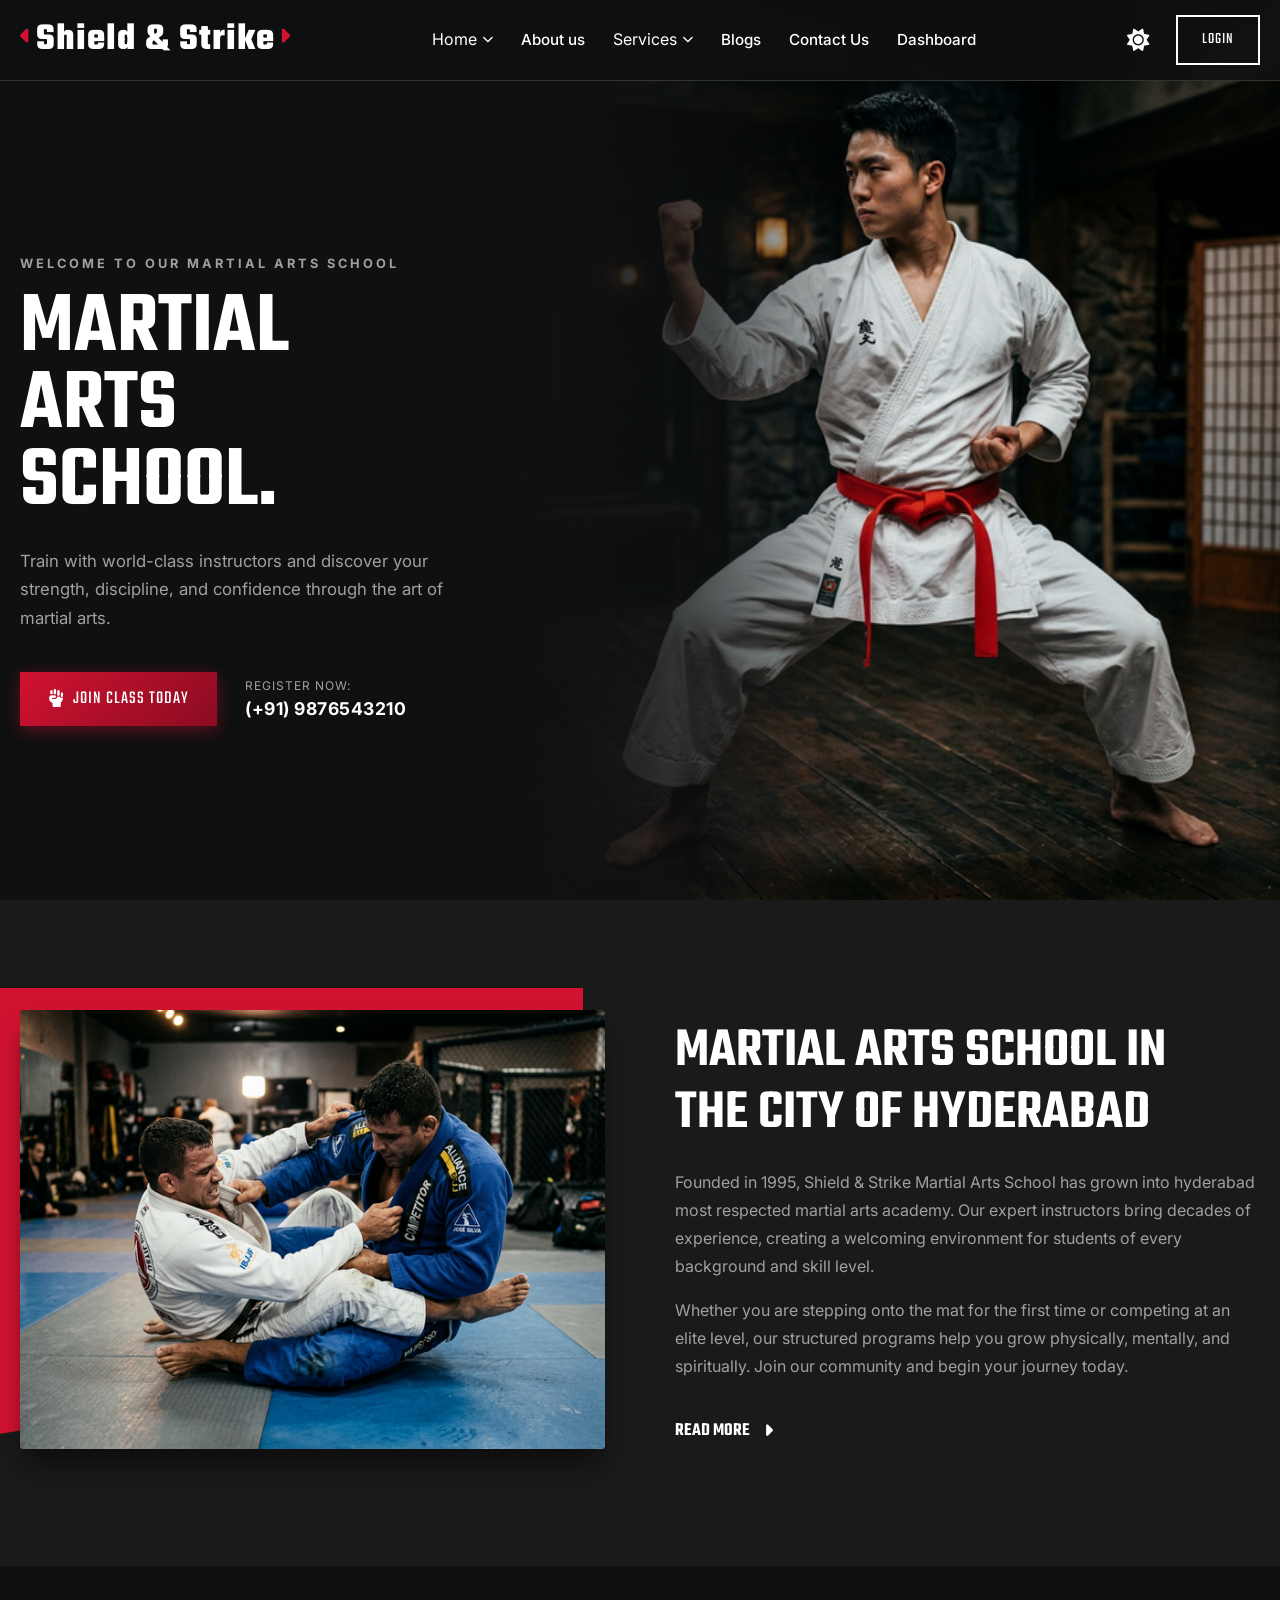
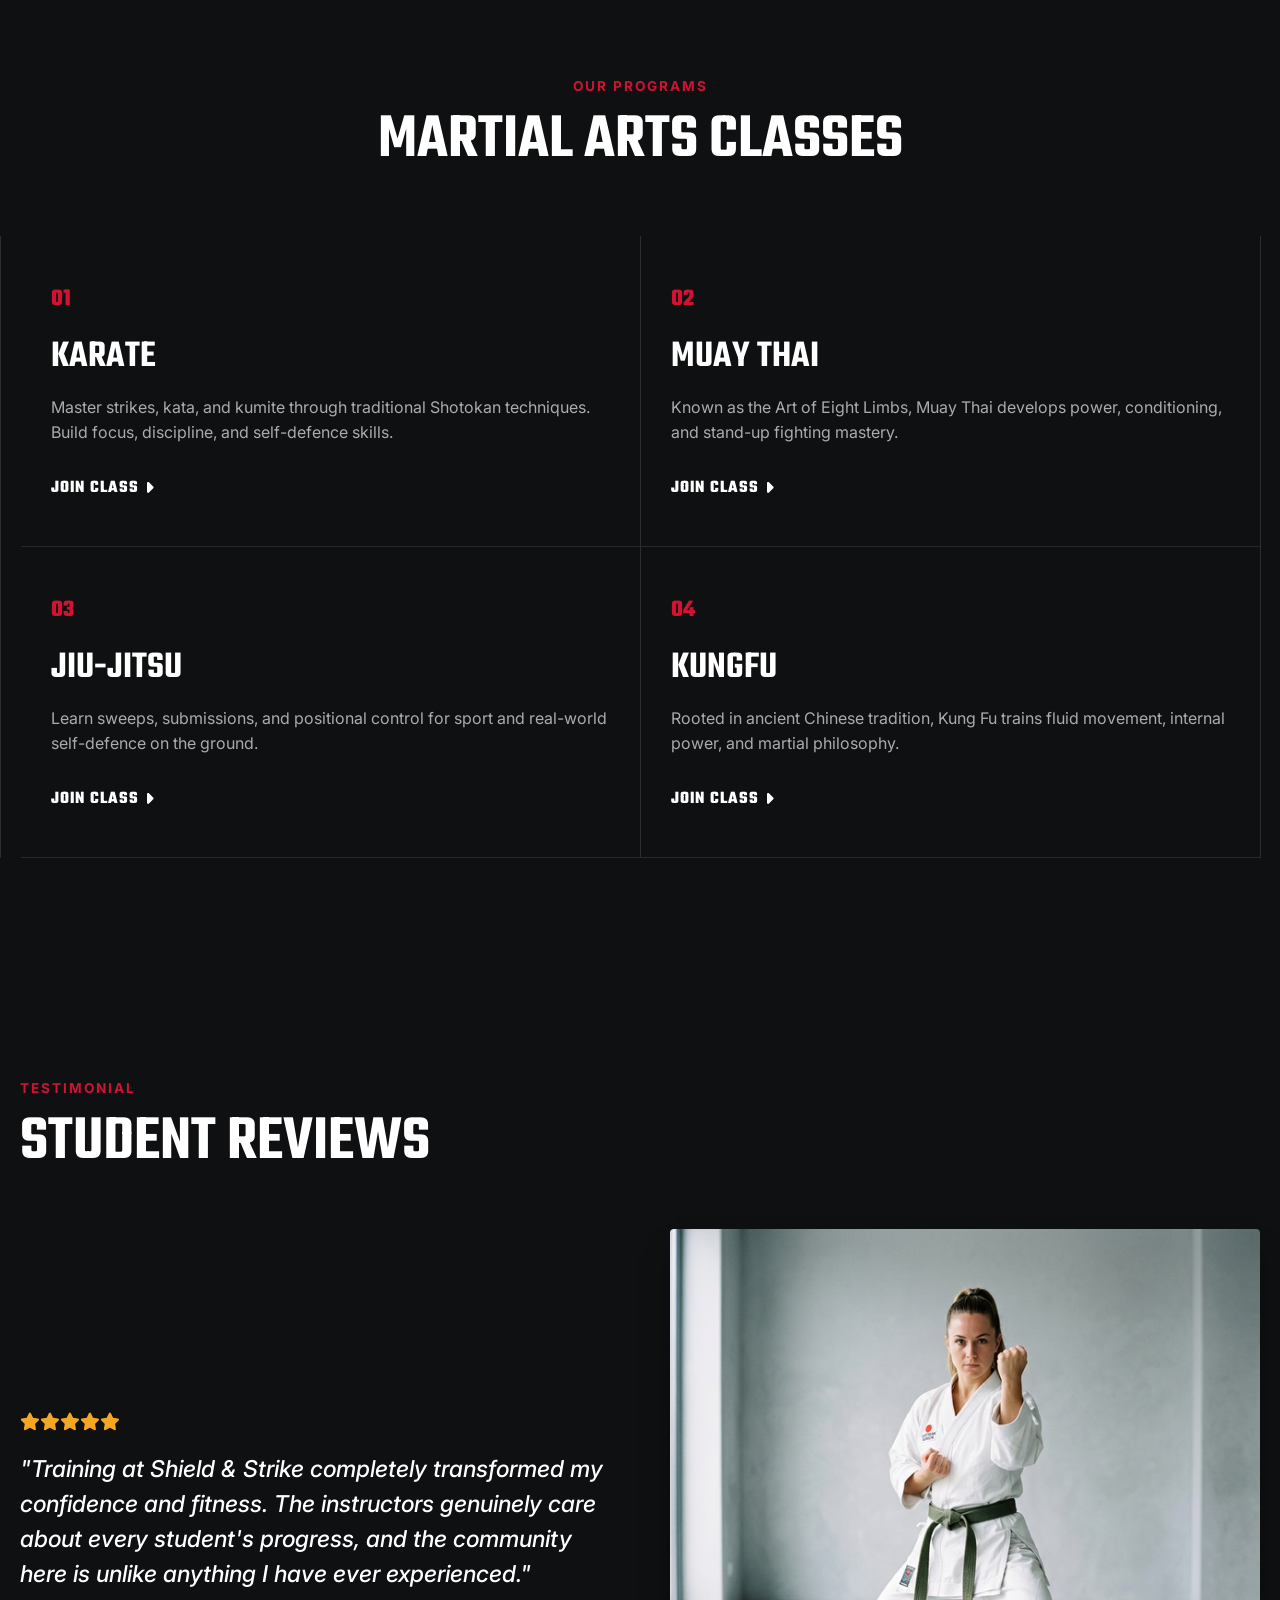
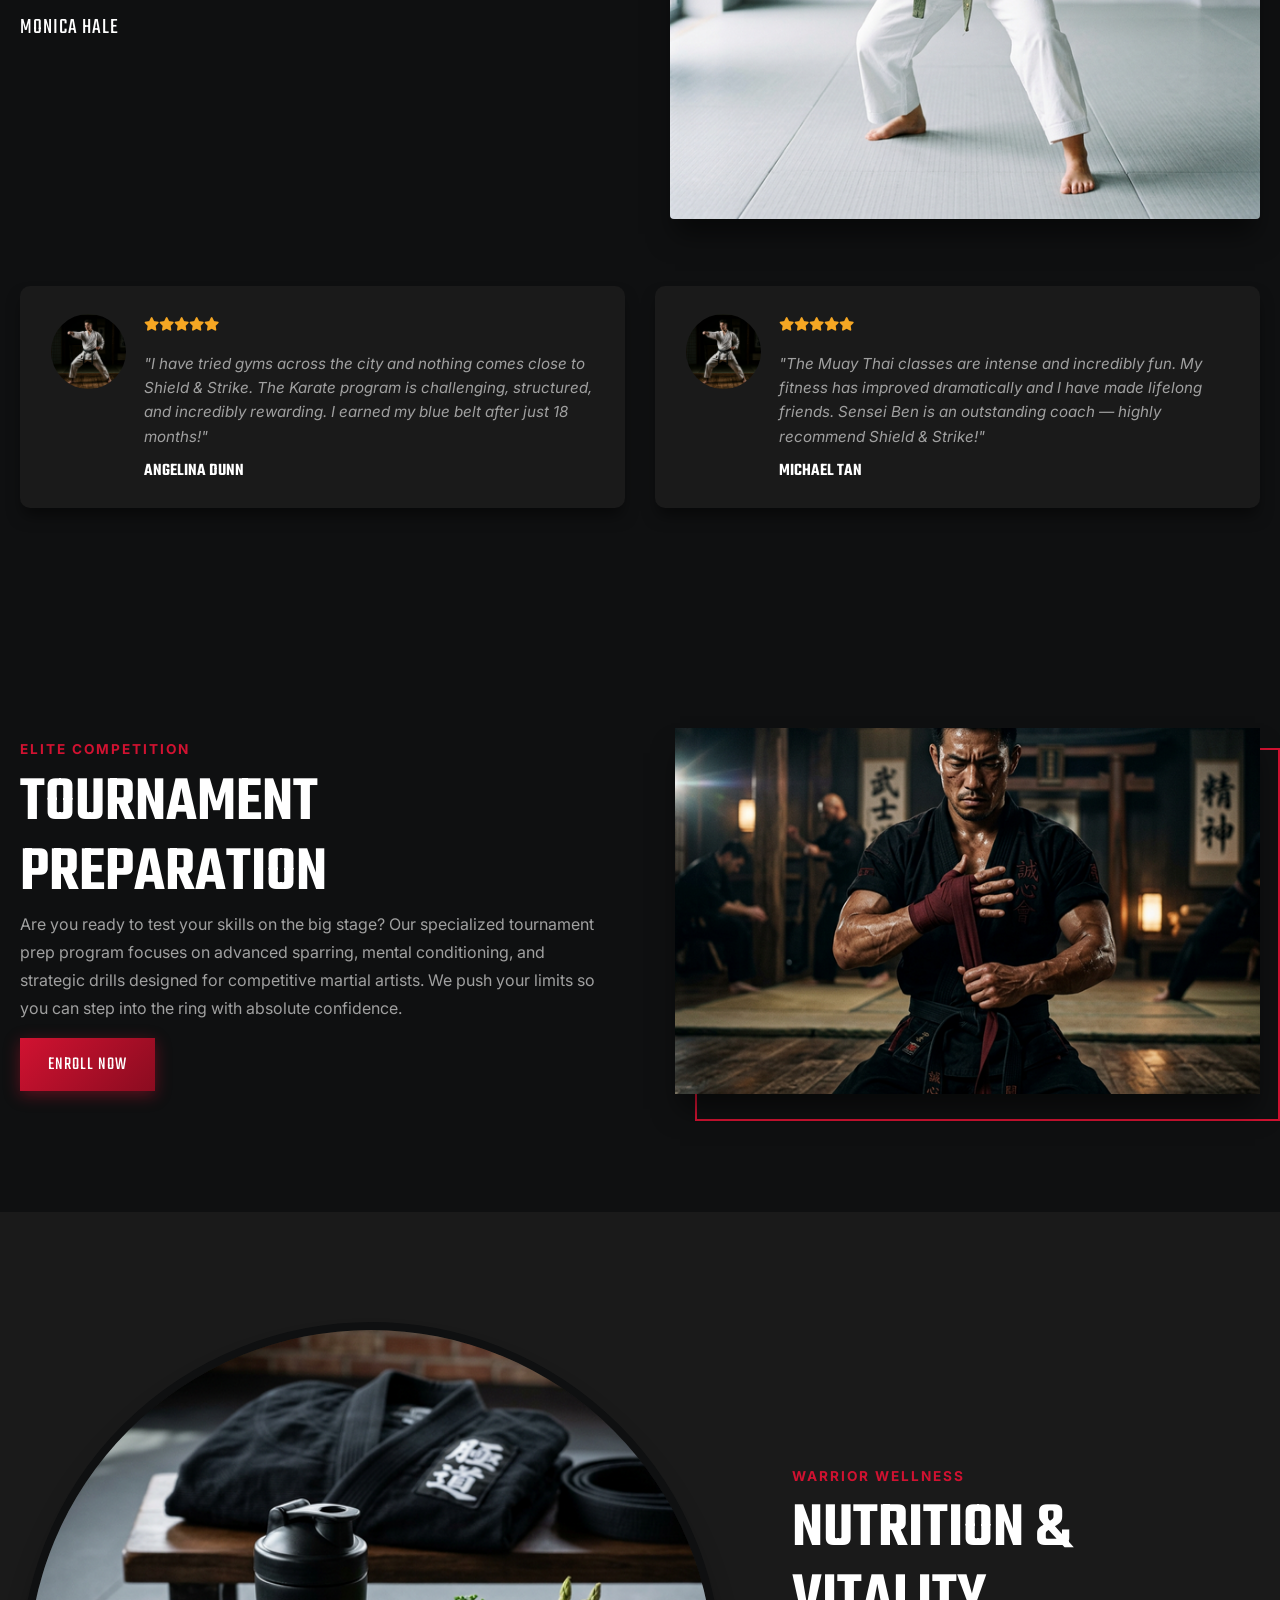
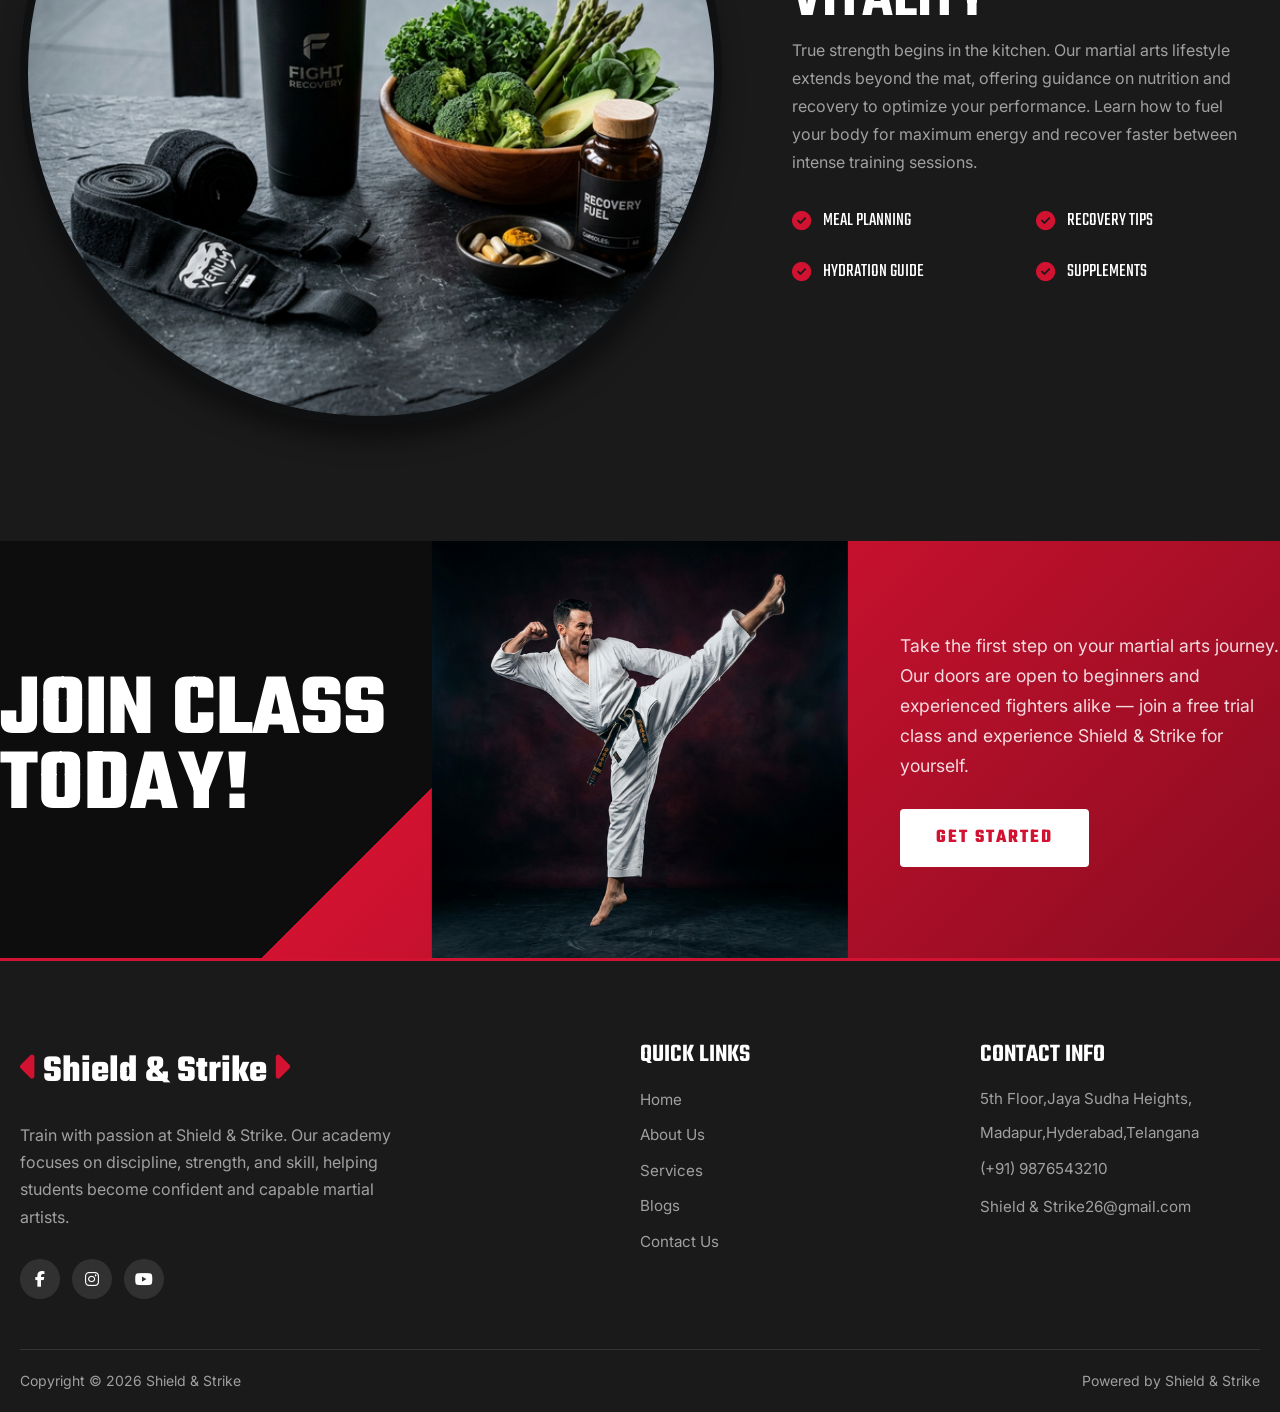
==== index.html @ 2423b000 "Add files via upload" ====
<!DOCTYPE html>
<html lang="en" data-theme="dark">
<head>
    <title>Shield & Strike</title>
    <link rel="preconnect" href="https://fonts.googleapis.com">
    <link rel="preconnect" href="https://fonts.gstatic.com" crossorigin>
    <link href="https://fonts.googleapis.com/css2?family=Teko:wght@400;500;600;700&family=Inter:wght@300;400;500;600;700&display=swap" rel="stylesheet">
    <link rel="stylesheet" href="https://cdnjs.cloudflare.com/ajax/libs/font-awesome/6.4.0/css/all.min.css">
    <link rel="stylesheet" href="css/global.css">
    <link rel="stylesheet" href="css/home.css">
    <style>
      header.scrolled { box-shadow: 0 4px 28px rgba(0,0,0,0.4); }
      [data-animate] { opacity: 0; transform: translateY(28px); transition: opacity 0.6s ease, transform 0.6s ease; }
      [data-animate].animated { opacity: 1; transform: translateY(0); }
      [data-animate][data-delay="1"] { transition-delay: 0.1s; }
      [data-animate][data-delay="2"] { transition-delay: 0.2s; }
      [data-animate][data-delay="3"] { transition-delay: 0.3s; }
    </style>
</head>
<body>
    
    <header>
        <div class="container nav-container">
            <a href="index.html" class="logo">
                <span class="logo-arrow"><i class="fa-solid fa-caret-left"></i></span>Shield & Strike<span class="logo-arrow"><i class="fa-solid fa-caret-right"></i></span>
            </a>

            <ul class="nav-links" id="nav-links">
                
                <li>
                    <span class="nav-dropdown" tabindex="0" role="button" aria-haspopup="true">
                        Home <i class="fa-solid fa-chevron-down"></i>
                    </span>
                    <div class="dropdown-menu" role="menu">
                        <a href="index.html" role="menuitem"><i class="fa-solid fa-house"></i>&nbsp; Home</a>
                        <a href="pages/home2.html" role="menuitem"><i class="fa-solid fa-dumbbell"></i>&nbsp; Home 2</a>
                    </div>
                </li>
                
                <li><a href="pages/about.html">About us</a></li>
                <li>
                    <span class="nav-dropdown" tabindex="0">Services <i class="fa-solid fa-chevron-down"></i></span>
                    <div class="dropdown-menu">
                        <a href="pages/services.html"><i class="fa-solid fa-list"></i>&nbsp; All Services</a>
                        <a href="pages/service-detail.html?service=karate"><i class="fa-solid fa-hand-fist"></i>&nbsp; Karate</a>
                        <a href="pages/service-detail.html?service=muay-thai"><i class="fa-solid fa-fire-flame-curved"></i>&nbsp; Muay Thai</a>
                        <a href="pages/service-detail.html?service=jiu-jitsu"><i class="fa-solid fa-person-falling"></i>&nbsp; Jiu-Jitsu</a>
                        <a href="pages/service-detail.html?service=kung-fu"><i class="fa-solid fa-yin-yang"></i>&nbsp; Kung Fu</a>
                    </div>
                </li>
                <li><a href="pages/blogs.html">Blogs</a></li>
                <li><a href="pages/contact.html">Contact Us</a></li>
                <li><a href="pages/dashboard.html">Dashboard</a></li>
            </ul>

            <div class="header-actions">
                <button id="theme-toggle" class="theme-toggle" aria-label="Toggle theme">
                    <i class="fa-solid fa-sun"></i>
                </button>
                <a href="pages/login.html#signup" class="get-started-btn btn btn-outline">LOGIN</a>
                <button class="hamburger" aria-label="Toggle menu" aria-expanded="false">
                    <i class="fa-solid fa-bars"></i>
                </button>
            </div>
        </div>
    </header>

    <section class="hero" id="home">
        <div class="hero-bg"></div>
        <div class="hero-overlay"></div>
        <div class="container">
            <div class="hero-content">
                <span class="hero-eyebrow">WELCOME TO OUR MARTIAL ARTS SCHOOL</span>
                <h1 class="hero-title">MARTIAL<br>ARTS<br>SCHOOL.</h1>
                <p class="hero-desc">Train with world-class instructors and discover your strength, discipline, and confidence through the art of martial arts.</p>
                <div class="hero-cta">
                    <a href="#join" class="btn btn-primary"><i class="fa-solid fa-fist-raised"></i> JOIN CLASS TODAY</a>
                    <div class="hero-phone">
                        <small>Register now:</small>
                        <a href="tel:+11234567890">(+91) 9876543210</a>
                    </div>
                </div>
            </div>
        </div>
    </section>

    
    <section class="about" id="about">
        <div class="container about-grid">
            <div class="about-visual" data-animate>
                <img src="images/programs.png" alt="Martial Arts Training Class" class="about-img">
            </div>
            <div class="about-content">
                <h2 class="about-title" data-animate>MARTIAL ARTS SCHOOL IN<br>THE CITY OF HYDERABAD </h2>
                <p class="about-text" data-animate data-delay="1">Founded in 1995, Shield & Strike Martial Arts School has grown into hyderabad most respected martial arts academy. Our expert instructors bring decades of experience, creating a welcoming environment for students of every background and skill level.</p>
                <p class="about-text" data-animate data-delay="2">Whether you are stepping onto the mat for the first time or competing at an elite level, our structured programs help you grow physically, mentally, and spiritually. Join our community and begin your journey today.</p>
                <a href="pages/about.html" class="read-more" data-animate data-delay="3">READ MORE &nbsp;<i class="fa-solid fa-caret-right"></i></a>
            </div>
        </div>
    </section>

    
    <section class="programs" id="programs">
        <div class="container">
            <div class="section-header">
                <span class="section-label">OUR PROGRAMS</span>
                <h2 class="section-title" data-animate>MARTIAL ARTS CLASSES</h2>
            </div>
        </div>
        <div class="programs-grid container">
            <div class="program-card" data-animate>
                <div class="program-content">
                    <div class="program-number">01</div>
                    <h3 class="program-title">KARATE</h3>
                    <p class="program-desc">Master strikes, kata, and kumite through traditional Shotokan techniques. Build focus, discipline, and self-defence skills.</p>
                    <a href="pages/service-detail.html?service=karate" class="join-link">JOIN CLASS <i class="fa-solid fa-caret-right"></i></a>
                </div>
            </div>
            <div class="program-card" data-animate data-delay="1">
                <div class="program-content">
                    <div class="program-number">02</div>
                    <h3 class="program-title">MUAY THAI</h3>
                    <p class="program-desc">Known as the Art of Eight Limbs, Muay Thai develops power, conditioning, and stand-up fighting mastery.</p>
                    <a href="pages/service-detail.html?service=muay-thai" class="join-link">JOIN CLASS <i class="fa-solid fa-caret-right"></i></a>
                </div>
            </div>
            <div class="program-card" data-animate data-delay="2">
                <div class="program-content">
                    <div class="program-number">03</div>
                    <h3 class="program-title">JIU-JITSU</h3>
                    <p class="program-desc">Learn sweeps, submissions, and positional control for sport and real-world self-defence on the ground.</p>
                    <a href="pages/service-detail.html?service=jiu-jitsu" class="join-link">JOIN CLASS <i class="fa-solid fa-caret-right"></i></a>
                </div>
            </div>
            <div class="program-card" data-animate data-delay="3">
                <div class="program-content">
                    <div class="program-number">04</div>
                    <h3 class="program-title">KUNGFU</h3>
                    <p class="program-desc">Rooted in ancient Chinese tradition, Kung Fu trains fluid movement, internal power, and martial philosophy.</p>
                    <a href="pages/service-detail.html?service=kung-fu" class="join-link">JOIN CLASS <i class="fa-solid fa-caret-right"></i></a>
                </div>
            </div>
        </div>
    </section>

    
    <section class="testimonials" id="testimonial">
        <div class="container">
            <span class="section-label">TESTIMONIAL</span>
            <h2 class="section-title" style="margin-bottom:50px" data-animate>STUDENT REVIEWS</h2>

            <div class="testi-top">
                <div class="testi-left" data-animate>
                    <div class="stars">
                        <i class="fa-solid fa-star"></i><i class="fa-solid fa-star"></i><i class="fa-solid fa-star"></i><i class="fa-solid fa-star"></i><i class="fa-solid fa-star"></i>
                    </div>
                    <p class="testi-quote">"Training at Shield & Strike completely transformed my confidence and fitness. The instructors genuinely care about every student's progress, and the community here is unlike anything I have ever experienced."</p>
                    <span class="testi-author">MONICA HALE</span>
                </div>
                <div class="testi-right" data-animate data-delay="1">
                    <img src="images/testimonial_woman.png" alt="Monica Hale" class="testi-img">
                </div>
            </div>

            <div class="testi-grid">
                <div class="review-card" data-animate>
                    <img src="images/testimonial_man.png" alt="Angelina Dunn" class="review-avatar">
                    <div class="review-body">
                        <div class="stars"><i class="fa-solid fa-star"></i><i class="fa-solid fa-star"></i><i class="fa-solid fa-star"></i><i class="fa-solid fa-star"></i><i class="fa-solid fa-star"></i></div>
                        <p>"I have tried gyms across the city and nothing comes close to Shield & Strike. The Karate program is challenging, structured, and incredibly rewarding. I earned my blue belt after just 18 months!"</p>
                        <h5>ANGELINA DUNN</h5>
                    </div>
                </div>
                <div class="review-card" data-animate data-delay="1">
                    <img src="images/testimonial_man.png" alt="Michael Tan" class="review-avatar">
                    <div class="review-body">
                        <div class="stars"><i class="fa-solid fa-star"></i><i class="fa-solid fa-star"></i><i class="fa-solid fa-star"></i><i class="fa-solid fa-star"></i><i class="fa-solid fa-star"></i></div>
                        <p>"The Muay Thai classes are intense and incredibly fun. My fitness has improved dramatically and I have made lifelong friends. Sensei Ben is an outstanding coach — highly recommend Shield & Strike!"</p>
                        <h5>MICHAEL TAN</h5>
                    </div>
                </div>
            </div>
        </div>
    </section>

    <section class="tournament-prep" id="tournament">
        <div class="container tp-grid">
            <div class="tp-content">
                <span class="section-label" data-animate>ELITE COMPETITION</span>
                <h2 class="section-title" data-animate data-delay="1">TOURNAMENT<br>PREPARATION</h2>
                <p class="about-text" data-animate data-delay="2">Are you ready to test your skills on the big stage? Our specialized tournament prep program focuses on advanced sparring, mental conditioning, and strategic drills designed for competitive martial artists. We push your limits so you can step into the ring with absolute confidence.</p>
                <a href="pages/contact.html" class="btn btn-primary" data-animate data-delay="3">ENROLL NOW</a>
            </div>
            <div class="tp-visual" data-animate>
                <img src="images/tournament_prep.png" alt="Tournament Preparation" class="tp-img">
            </div>
        </div>
    </section>

    <section class="nutrition-vitality" id="nutrition">
        <div class="container nv-grid">
            <div class="nv-visual" data-animate>
                <img src="images/nutrition_recovery.png" alt="Nutrition & Recovery" class="nv-img">
            </div>
            <div class="nv-content">
                <span class="section-label" data-animate>WARRIOR WELLNESS</span>
                <h2 class="section-title" data-animate data-delay="1">NUTRITION &<br>VITALITY</h2>
                <p class="about-text" data-animate data-delay="2">True strength begins in the kitchen. Our martial arts lifestyle extends beyond the mat, offering guidance on nutrition and recovery to optimize your performance. Learn how to fuel your body for maximum energy and recover faster between intense training sessions.</p>
                <div class="nv-features">
                    <div class="nv-feature" data-animate data-delay="1"><i class="fa-solid fa-check-circle"></i> MEAL PLANNING</div>
                    <div class="nv-feature" data-animate data-delay="2"><i class="fa-solid fa-check-circle"></i> RECOVERY TIPS</div>
                    <div class="nv-feature" data-animate data-delay="3"><i class="fa-solid fa-check-circle"></i> HYDRATION GUIDE</div>
                    <div class="nv-feature" data-animate data-delay="4"><i class="fa-solid fa-check-circle"></i> SUPPLEMENTS</div>
                </div>
            </div>
        </div>
    </section>

    <section class="global-join" id="join">
        <div class="global-join-bg-red"></div>
        <img src="images/join_class.png" alt="High kick martial artist" class="global-join-fighter">
        <div class="container global-join-inner">
            <h2 class="global-join-title" data-animate>JOIN CLASS<br>TODAY!</h2>
            <div class="global-join-right" data-animate data-delay="1">
                <p>Take the first step on your martial arts journey. Our doors are open to beginners and experienced fighters alike — join a free trial class and experience Shield & Strike for yourself.</p>
                <a href="pages/contact.html" class="btn btn-white" style="padding: 14px 36px; font-size:1.2rem; letter-spacing:2px;">GET STARTED</a>
            </div>
        </div>
    </section>

        
    <footer>
        <div class="container">
            <div class="footer-grid">
                <div>
                    <a href="index.html" class="footer-logo"><span class="text-accent"><i class="fa-solid fa-caret-left"></i></span> Shield & Strike <span class="text-accent"><i class="fa-solid fa-caret-right"></i></span></a>
                    <p class="footer-desc">Train with passion at Shield & Strike. Our academy focuses on discipline, strength, and skill, helping students become confident and capable martial artists.</p>
                    <div class="social-links">
                        <a href="#" aria-label="Facebook"><i class="fa-brands fa-facebook-f"></i></a>
                        <a href="#" aria-label="Instagram"><i class="fa-brands fa-instagram"></i></a>
                        <a href="#" aria-label="YouTube"><i class="fa-brands fa-youtube"></i></a>
                    </div>
                </div>
                <div>
                    <h3 class="footer-title">QUICK LINKS</h3>
                    <ul class="footer-links">
                        <li><a href="index.html">Home</a></li>
                        <li><a href="pages/about.html">About Us</a></li>
                        <li><a href="pages/services.html">Services</a></li>
                        <li><a href="pages/blogs.html">Blogs</a></li>
                        <li><a href="pages/contact.html">Contact Us</a></li>
                    </ul>
                </div>
                <div>
                    <h3 class="footer-title">CONTACT INFO</h3>
                    <ul class="footer-links">
                        <li>5th Floor,Jaya Sudha Heights,</li>
                        <li>Madapur,Hyderabad,Telangana</li>
                        <li style="margin-top:12px">(+91) 9876543210</li>
                        <li style="margin-top:12px"><a href="mailto:Shield & Strike26@gmail.com">Shield & Strike26@gmail.com</a></li>
                    </ul>
                </div>
            </div>
            <div class="footer-bottom">
                <p>Copyright &copy; 2026 Shield & Strike</p>
                <p>Powered by Shield & Strike</p>
            </div>
        </div>
    </footer>
    <script src="js/home.js"></script>
</body>
</html>
---- css/global.css ----
@import url('https://fonts.googleapis.com/css2?family=Teko:wght@400;500;600;700&family=Inter:wght@300;400;500;600;700&display=swap');

:root {
  --bg-color: #0f1011;
  --bg-secondary: #1a1a1a;
  --text-primary: #ffffff;
  --text-secondary: #a0a0a0;
  --accent-color: #d11231;
  --accent-hover: #fa183f;
  --shadow-sm: 0 4px 6px -1px rgba(0,0,0,0.5);
  --shadow-md: 0 10px 15px -3px rgba(0,0,0,0.5);
  --shadow-lg: 0 20px 25px -5px rgba(0,0,0,0.5);
  --header-bg: rgba(15,16,17,0.92);
  --input-bg: rgba(255,255,255,0.1);
  --border-color: #333;
  --card-bg: #1e1e1e;
}

[data-theme="light"] {
  --bg-color: #ffffff;
  --bg-secondary: #f4f4f5;
  --text-primary: #111827;
  --text-secondary: #4b5563;
  --accent-color: #d11231;
  --accent-hover: #fa183f;
  --shadow-sm: 0 4px 6px -1px rgba(0,0,0,0.08);
  --shadow-md: 0 10px 15px -3px rgba(0,0,0,0.1);
  --shadow-lg: 0 20px 25px -5px rgba(0,0,0,0.1);
  --header-bg: rgba(255,255,255,0.93);
  --input-bg: rgba(0,0,0,0.05);
  --border-color: #e5e7eb;
  --card-bg: #f0f0f0;
}


*, *::before, *::after { margin: 0; padding: 0; box-sizing: border-box; }
html { scroll-behavior: smooth; }
body {
  font-family: 'Inter', sans-serif;
  background-color: var(--bg-color);
  color: var(--text-primary);
  line-height: 1.6;
  transition: background-color 0.3s ease, color 0.3s ease;
  overflow-x: hidden;
}
h1,h2,h3,h4,h5,h6 {
  font-family: 'Teko', sans-serif;
  text-transform: uppercase;
  line-height: 1.1;
  font-weight: 600;
}
img { max-width: 100%; }
a { text-decoration: none; }


.container {
  width: 100%;
  max-width: 1280px;
  margin: 0 auto;
  padding: 0 20px;
}
.text-accent { color: var(--accent-color); }
.section-label {
  color: var(--accent-color);
  text-transform: uppercase;
  font-weight: 700;
  font-size: 0.85rem;
  letter-spacing: 2px;
  display: block;
  margin-bottom: 8px;
}


.btn {
  display: inline-flex;
  align-items: center;
  justify-content: center;
  gap: 8px;
  padding: 12px 28px;
  font-family: 'Teko', sans-serif;
  text-transform: uppercase;
  font-size: 1.15rem;
  letter-spacing: 1px;
  cursor: pointer;
  transition: all 0.3s ease;
  min-height: 44px;
  border: none;
}
.btn-primary {
  background: linear-gradient(135deg, var(--accent-color), #8a0c20);
  color: #fff;
  box-shadow: 0 4px 15px rgba(209,18,49,0.4);
}
.btn-primary:hover {
  background: linear-gradient(135deg, var(--accent-hover), var(--accent-color));
  transform: translateY(-2px);
  box-shadow: 0 8px 24px rgba(250,24,63,0.55);
  color: #fff;
}
.btn-outline {
  background: transparent;
  color: var(--text-primary);
  border: 2px solid var(--text-primary);
}
.btn-outline:hover {
  background: var(--text-primary);
  color: var(--bg-color);
}
.btn-white {
  background: transparent;
  color: #fff;
  border: 2px solid #fff;
}
.btn-white:hover {
  background: #fff;
  color: #111;
}


header {
  position: fixed;
  top: 0; left: 0;
  width: 100%;
  z-index: 1000;
  background: var(--header-bg);
  backdrop-filter: blur(12px);
  -webkit-backdrop-filter: blur(12px);
  border-bottom: 1px solid var(--border-color);
  transition: background 0.3s ease, border-color 0.3s ease;
}
.nav-container {
  display: flex;
  justify-content: space-between;
  align-items: center;
  height: 80px;
}
.logo {
  font-family: 'Teko', sans-serif;
  font-size: 2.4rem;
  font-weight: 700;
  color: var(--text-primary);
  text-decoration: none;
  display: flex;
  align-items: center;
  gap: 4px;
  letter-spacing: 1px;
}
.logo-arrow { color: var(--accent-color); font-size: 1.4rem; }

.nav-links {
  display: flex;
  gap: 28px;
  list-style: none;
  align-items: center;
}
.nav-links > li { position: relative; }
.nav-links a {
  color: var(--text-primary);
  text-decoration: none;
  font-size: 0.95rem;
  font-weight: 500;
  transition: color 0.3s;
}
.nav-links a:hover, .nav-links a.active { color: var(--accent-color); }


.nav-dropdown {
  display: flex;
  align-items: center;
  gap: 5px;
  cursor: pointer;
}
.nav-dropdown i { font-size: 0.7rem; transition: transform 0.3s; }
.nav-links > li:hover .nav-dropdown i { transform: rotate(180deg); }

.dropdown-menu {
  position: absolute;
  top: calc(100% + 16px);
  left: 50%;
  transform: translateX(-50%);
  background: var(--bg-secondary);
  border: 1px solid var(--border-color);
  border-radius: 8px;
  min-width: 160px;
  padding: 8px 0;
  box-shadow: var(--shadow-md);
  opacity: 0;
  visibility: hidden;
  transition: opacity 0.2s ease, transform 0.2s ease, visibility 0.2s;
  transform: translateX(-50%) translateY(-8px);
  z-index: 200;
}
.nav-links > li:hover .dropdown-menu {
  opacity: 1;
  visibility: visible;
  transform: translateX(-50%) translateY(0);
}
.dropdown-menu a {
  display: block;
  padding: 10px 20px;
  color: var(--text-primary);
  font-size: 0.9rem;
  font-weight: 500;
  transition: background 0.2s, color 0.2s;
  white-space: nowrap;
}
.dropdown-menu a:hover { background: var(--accent-color); color: #fff; }


.header-actions { display: flex; align-items: center; gap: 16px; }
.theme-toggle {
  background: none;
  border: none;
  font-size: 1.4rem;
  cursor: pointer;
  color: var(--text-primary);
  display: flex;
  align-items: center;
  justify-content: center;
  width: 44px; height: 44px;
  border-radius: 50%;
  transition: transform 0.3s, color 0.3s, background 0.3s;
}
.theme-toggle:hover {
  transform: scale(1.1) rotate(20deg);
  color: var(--accent-color);
  background: var(--card-bg);
}
.get-started-btn {
  padding: 10px 24px;
  border: 2px solid var(--text-primary);
  color: var(--text-primary);
  font-family: 'Teko', sans-serif;
  font-size: 1rem;
  text-transform: uppercase;
  letter-spacing: 1px;
  transition: all 0.3s;
  min-height: 44px;
}
.get-started-btn:hover {
  background: var(--text-primary);
  color: var(--bg-color);
}
.hamburger {
  display: none;
  background: none;
  border: none;
  color: var(--text-primary);
  font-size: 1.8rem;
  cursor: pointer;
  min-width: 44px; min-height: 44px;
  align-items: center; justify-content: center;
}


.page-hero {
  padding: 140px 0 80px;
  background: linear-gradient(135deg, var(--bg-secondary) 0%, var(--bg-color) 100%);
  position: relative;
  overflow: hidden;
}
.page-hero::before {
  content: '';
  position: absolute;
  top: 0; left: 0;
  width: 4px;
  height: 100%;
  background: var(--accent-color);
}
.page-hero-title { font-size: 5rem; }
.page-hero-sub {
  color: var(--text-secondary);
  margin-top: 10px;
  font-size: 1.1rem;
}
.breadcrumb { display: flex; gap: 8px; align-items: center; margin-bottom: 16px; }
.breadcrumb a { color: var(--accent-color); font-size: 0.9rem; }
.breadcrumb span { color: var(--text-secondary); font-size: 0.9rem; }


footer {
  background-color: var(--bg-secondary);
  color: var(--text-primary);
  padding: 80px 0 20px;
  border-top: 3px solid var(--accent-color);
}
.footer-grid {
  display: grid;
  grid-template-columns: 2fr 1fr 1fr;
  gap: 60px;
  margin-bottom: 50px;
}
.footer-logo {
  display: flex; align-items: center; gap: 4px;
  font-family: 'Teko', sans-serif;
  font-size: 2.4rem; font-weight: 700;
  color: var(--text-primary); text-decoration: none;
  margin-bottom: 20px;
}
.footer-desc { color: var(--text-secondary); margin-bottom: 28px; max-width: 380px; line-height: 1.7; }
.social-links { display: flex; gap: 12px; }
.social-links a {
  width: 40px; height: 40px;
  border-radius: 50%;
  background: var(--input-bg);
  display: flex; align-items: center; justify-content: center;
  color: var(--text-primary);
  font-size: 1rem;
  transition: background 0.3s, color 0.3s, transform 0.3s;
}
.social-links a:hover { background: var(--accent-color); color: #fff; transform: translateY(-3px); }
.footer-title { font-size: 1.6rem; margin-bottom: 18px; color: var(--text-primary); }
.footer-links { list-style: none; }
.footer-links li { margin-bottom: 10px; }
.footer-links a { color: var(--text-secondary); text-decoration: none; transition: color 0.3s; font-size: 0.95rem; }
.footer-links a:hover { color: var(--accent-color); padding-left: 4px; }
.footer-links li:not(:has(a)) { color: var(--text-secondary); font-size: 0.95rem; }
.footer-bottom {
  padding-top: 20px;
  border-top: 1px solid var(--border-color);
  display: flex;
  justify-content: space-between;
  color: var(--text-secondary);
  font-size: 0.875rem;
}

@media (max-width: 1280px) {
  .page-hero-title { font-size: 4rem; }
}
@media (max-width: 1024px) {
  .footer-grid { grid-template-columns: 1fr 1fr; gap: 40px; }
}
  
  .global-join {
    position: relative;
    overflow: hidden;
    background: #0d0d0d;
  }
  [data-theme="light"] .global-join { background: #111; }
  .global-join-bg-red {
    position: absolute;
    inset: 0;
    background: linear-gradient(135deg, transparent 0%, transparent 40%, var(--accent-color) 40%, #8a0c20 100%);
    z-index: 0;
  }
  .global-join-fighter {
    position: absolute;
    bottom: 0;
    left: 50%;
    transform: translateX(-50%);
    height: 100%;
    max-height: 100%;
    z-index: 1;
    object-fit: contain;
    object-position: bottom center;
  }
  .global-join-inner {
    position: relative;
    z-index: 2;
    display: flex;
    align-items: center;
    justify-content: space-between;
    gap: 60px;
    padding: 90px 0;
  }
  .global-join-title {
    font-size: 7rem;
    line-height: 0.85;
    color: #fff;
    font-weight: 700;
  }
  .global-join-right {
    max-width: 380px;
    color: rgba(255,255,255,0.85);
  }
  .global-join-right p { margin-bottom: 28px; line-height: 1.7; font-size: 1.1rem; }
  .global-join-right .btn-white { 
    border: none !important; 
    background: #ffffff !important; 
    color: var(--accent-color) !important; 
    font-weight: 700; 
    border-radius: 4px; 
    box-shadow: none !important;
    position: relative;
    z-index: 10;
    padding: 14px 36px !important;
    font-size: 1.2rem !important;
    letter-spacing: 2px !important;
  }
  .global-join-right .btn-white:hover { 
    background: #f0f0f0 !important; 
    transform: scale(1.05); 
    box-shadow: 0 10px 20px rgba(0,0,0,0.2) !important;
  }
  
  @media (max-width: 1280px) {
    .global-join-title { font-size: 5.5rem; }
  }

  @media (max-width: 1024px) {
    .hamburger { display: flex; }
    .get-started-btn { padding: 8px 18px; font-size: 0.85rem; min-height: 38px; }
    
    .nav-links {
      position: fixed;
      top: 80px; left: -100%;
      width: 100%;
      height: calc(100vh - 80px);
      background: var(--header-bg);
      backdrop-filter: blur(12px);
      flex-direction: column;
      align-items: center;
      justify-content: flex-start;
      padding-top: 40px;
      gap: 0;
      transition: left 0.35s cubic-bezier(0.4, 0, 0.2, 1);
      overflow-y: auto;
      border-top: 1px solid var(--border-color);
    }
    .nav-links.active { left: 0; }
    .nav-links > li { width: 100%; border-bottom: 1px solid var(--border-color); }
    .nav-links > li > a,
    .nav-links > li > .nav-dropdown { font-size: 1.3rem; padding: 18px 30px; display: flex; width: 100%; justify-content: space-between; align-items: center; }
    
    .dropdown-menu {
      position: static;
      transform: none !important;
      opacity: 1 !important;
      visibility: visible !important;
      box-shadow: none;
      border: none;
      border-radius: 0;
      background: rgba(209,18,49,0.05);
      display: none;
      padding: 0;
      width: 100%;
    }
    .nav-links > li.open .dropdown-menu { display: block; }
    .dropdown-menu a { padding: 12px 30px 12px 48px; font-size: 1.1rem; border-bottom: 1px solid rgba(255,255,255,0.05); }
    .dropdown-menu a:last-child { border-bottom: none; }
    
    .page-hero-title { font-size: 3rem; }
    .footer-grid { grid-template-columns: 1fr 1fr; gap: 40px; }
    .global-join-inner { flex-direction: column; text-align: center; gap: 40px; padding: 80px 0; }
    .global-join-right { max-width: 100%; display: flex; flex-direction: column; align-items: center; }
    .global-join-right p { margin: 0 auto 32px; max-width: 500px; }
    .global-join-fighter { height: 50%; top: auto; bottom: 0; opacity: 0.2; pointer-events: none; }
    .global-join-title { font-size: 4.5rem; margin-bottom: 0; }
  }

  @media (max-width: 768px) {
    .footer-grid { grid-template-columns: 1fr; gap: 30px; }
    .footer-bottom { flex-direction: column; gap: 8px; text-align: center; }
    .global-join-title { font-size: 3.5rem; }
    .global-join-inner { padding: 60px 0; gap: 30px; }
    .global-join-right a.btn { width: 100%; max-width: 250px; }
  }

  
  
  
  [data-animate] {
    opacity: 0;
    transform: translateY(30px);
    transition: opacity 0.8s cubic-bezier(0.2, 0.8, 0.2, 1), 
                transform 0.8s cubic-bezier(0.2, 0.8, 0.2, 1);
    will-change: opacity, transform;
  }

  [data-animate].animated {
    opacity: 1 !important;
    transform: translateY(0) scale(1) !important;
  }

  
  [data-animate="fade-left"] { transform: translateX(40px); opacity: 0; }
  [data-animate="fade-left"].animated { transform: translateX(0); opacity: 1; }

  [data-animate="scale-in"] { transform: scale(0.9); opacity: 0; }
  [data-animate="scale-in"].animated { transform: scale(1); opacity: 1; }

  
  [data-delay="1"] { transition-delay: 0.15s; }
  [data-delay="2"] { transition-delay: 0.3s; }
  [data-delay="3"] { transition-delay: 0.45s; }
  [data-delay="4"] { transition-delay: 0.6s; }
  [data-delay="5"] { transition-delay: 0.75s; }
  [data-delay="6"] { transition-delay: 0.9s; }
  [data-delay="7"] { transition-delay: 1.05s; }
  [data-delay="8"] { transition-delay: 1.2s; }

  
  @media (max-width: 1024px) {
    
    .blog-card.active-on-scroll,
    .review-card.active-on-scroll,
    .offer-card.active-on-scroll,
    .program-card.active-on-scroll,
    .team-card.active-on-scroll,
    .prog-card.active-on-scroll {
      transform: translateY(-8px) scale(1.03) !important;
      box-shadow: 0 15px 35px rgba(209, 18, 49, 0.25) !important;
      border-color: var(--accent-color) !important;
      z-index: 10;
    }
    
    
    .blog-card, .review-card, .offer-card, .program-card, .team-card, .prog-card {
      transition: transform 0.4s cubic-bezier(0.2, 0.8, 0.2, 1), 
                  box-shadow 0.4s cubic-bezier(0.2, 0.8, 0.2, 1),
                  border-color 0.4s ease;
    }
  }
---- css/home.css ----
.hero {
  padding-top: 80px;
  min-height: 100vh;
  display: flex;
  align-items: center;
  position: relative;
  overflow: hidden;
}
.hero-bg {
  position: absolute;
  top: 0; right: 0;
  width: 60%;
  height: 100%;
  background-image: url('../images/hero.png');
  background-size: cover;
  background-position: center top;
  z-index: 0;
  mask-image: linear-gradient(to right, transparent 0%, black 45%);
  -webkit-mask-image: linear-gradient(to right, transparent 0%, black 45%);
}

.hero-overlay {
  position: absolute;
  inset: 0;
  background: linear-gradient(to right, var(--bg-color) 35%, transparent 70%);
  z-index: 1;
}


.hero-content {
  position: relative;
  z-index: 2;
  max-width: 580px;
   animation: slideUp 1s ease forwards;
}
.hero-content p{
  animation: fadeIn 2s ease forwards;
}

@keyframes slideUp{
  from{
    opacity:0;
    transform:translateY(50px);
  }
  to{
    opacity:1;
    transform:translateY(0);
  }
}

@keyframes fadeIn{
  from{opacity:0;}
  to{opacity:1;}
}
.hero-eyebrow {
  font-size: 0.8rem;
  font-weight: 700;
  text-transform: uppercase;
  letter-spacing: 3px;
  color: var(--text-secondary);
  display: block;
  margin-bottom: 16px;
}
.hero-title {
  font-size: 7rem;
  line-height: 0.88;
  margin-bottom: 24px;
}
.hero-title span { color: var(--accent-color); }
.hero-desc {
  color: var(--text-secondary);
  font-size: 1.05rem;
  max-width: 440px;
  margin-bottom: 40px;
  line-height: 1.7;
}
.hero-cta {
  display: flex;
  align-items: center;
  gap: 28px;
  flex-wrap: wrap;
}
.hero-phone { display: flex; flex-direction: column; }
.hero-phone small { font-size: 0.75rem; color: var(--text-secondary); text-transform: uppercase; letter-spacing: 1px; }
.hero-phone a { color: var(--text-primary); font-weight: 700; font-size: 1.1rem; letter-spacing: 0.5px; }


.about {
  padding: 110px 0;
  background: var(--bg-secondary);
}
.about-grid {
  display: grid;
  grid-template-columns: 1fr 1fr;
  gap: 70px;
  align-items: center;
}
.about-visual { position: relative; }
.about-visual::before {
  content: '';
  position: absolute;
  top: -22px; left: -22px;
  width: 100%; height: 100%;
  background: var(--accent-color);
  z-index: 0;
  clip-path: polygon(0 0, 100% 0, 100% 78%, 0 100%);
}
.about-img {
  width: 100%;
  aspect-ratio: 4/3;
  object-fit: cover;
  position: relative;
  z-index: 1;
  border-radius: 3px;
  box-shadow: var(--shadow-lg);
  transition: transform 0.5s ease;

}
.about-img:hover { 
  transform: scale(1.08); 
  
}
.about-title { font-size: 3.5rem; margin-bottom: 24px; }
.about-text { color: var(--text-secondary); margin-bottom: 16px; line-height: 1.75; }
.read-more {
  display: inline-flex;
  align-items: center;
  gap: 8px;
  color: var(--text-primary);
  font-family: 'Teko', sans-serif;
  font-size: 1.15rem;
  text-transform: uppercase;
  font-weight: 600;
  margin-top: 20px;
  transition: color 0.3s;
}
.read-more:hover { 
  color: var(--accent-color);
   gap: 14px;
   
 }

.programs {
  padding: 110px 0;
  background-image: linear-gradient(rgba(10,10,10,0.82), rgba(10,10,10,0.9)), url('../images/programs.png');
  background-size: cover;
  background-position: center;
  background-attachment: fixed;
  color: #fff;
}
[data-theme="light"] .programs {
  background-image: linear-gradient(rgba(240,240,240,0.85), rgba(240,240,240,0.92)), url('../images/programs.png');
  color: #111;
}
.section-header { text-align: center; margin-bottom: 60px; }
.section-title { font-size: 4rem; }

.programs-grid {
  display: grid;
  grid-template-columns: repeat(4, 1fr);
  border-left: 1px solid rgba(255,255,255,0.12);
}
[data-theme="light"] .programs-grid { border-left: 1px solid rgba(0,0,0,0.12); }

.program-card {
  padding: 44px 30px;
  border-right: 1px solid rgba(255,255,255,0.12);
  position: relative;
  overflow: hidden;
  display: flex;
  flex-direction: column;
  transition: all 0.4s ease;
}
[data-theme="light"] .program-card { border-right: 1px solid rgba(0,0,0,0.12); }
.program-card::after {
  content: '';
  position: absolute;
  inset: 0;
  background: var(--accent-color);
  transform: scaleY(0);
  transform-origin: bottom;
  transition: transform 0.4s ease;
  z-index: 0;
}
.program-card:hover::after { transform: scaleY(1); }
.program-content { position: relative; z-index: 1; flex: 1; display: flex; flex-direction: column; }
.program-number { color: var(--accent-color); font-family: 'Teko', sans-serif; font-size: 1.5rem; font-weight: 700; margin-bottom: 18px; transition: color 0.4s; }
.program-card:hover .program-number { color: #fff; }
.program-title { font-size: 2.4rem; margin-bottom: 16px; }
.program-desc { color: rgba(255,255,255,0.65); flex: 1; margin-bottom: 28px; }
[data-theme="light"] .program-desc { color: rgba(0,0,0,0.6); }
.program-card:hover .program-desc { color: rgba(255,255,255,0.9); }
.join-link {
  font-family: 'Teko', sans-serif;
  text-transform: uppercase;
  font-size: 1.1rem;
  font-weight: 700;
  display: flex; align-items: center; gap: 6px;
  color: inherit;
  letter-spacing: 1px;
  transition: gap 0.3s;
}
.join-link:hover { gap: 12px; }


.testimonials { padding: 110px 0; }
.testi-top {
  display: grid;
  grid-template-columns: 1fr 1fr;
  gap: 60px;
  align-items: center;
  margin-bottom: 60px;
}
.stars { color: #f5a623; font-size: 1.1rem; margin-bottom: 16px; }
.testi-quote {
  font-size: 1.45rem;
  font-style: italic;
  line-height: 1.5;
  margin-bottom: 20px;
  font-weight: 500;
}
.testi-author { font-family: 'Teko', sans-serif; font-size: 1.4rem; text-transform: uppercase; letter-spacing: 1px; }
.testi-img { 
  width: 100%; 
  border-radius: 4px; 
   box-shadow: var(--shadow-lg);  
  object-fit: cover; 
  min-height: 350px;
 }
.testi-img:hover{
  transform: scale(1.05);
    box-shadow:0 12px 30px rgba(247, 6, 6, 0.15);
  
}
.testi-grid {
  display: grid;
  grid-template-columns: 1fr 1fr;
  gap: 30px;
}
.review-card {
  display: flex;
  gap: 18px;
  background: var(--bg-secondary);
  padding: 28px;
  border-radius: 10px;
  box-shadow: var(--shadow-md);
  transition: transform 0.3s, box-shadow 0.3s;
  border-left: 3px solid transparent;
}
.review-card:hover {
  transform: translateY(-6px);
  box-shadow:0 12px 30px rgba(247, 6, 6, 0.15);
  
  border-left-color: var(--accent-color);
}
.review-avatar { width: 75px; height: 75px; border-radius: 50%; object-fit: cover; flex-shrink: 0; }
.review-body .stars { font-size: 0.85rem; }
.review-body p { font-style: italic; color: var(--text-secondary); margin-bottom: 12px; font-size: 0.95rem; }
.review-body h5 { font-size: 1.1rem; text-transform: uppercase; }


.join-banner {
  background: #0a0a0a;
  position: relative;
  overflow: hidden;
}
[data-theme="light"] .join-banner { background: #111; }
.join-bg-img {
  position: absolute;
  inset: 0;
  background-image: url('../images/join_class.png');
  background-size: cover;
  background-position: center;
  opacity: 0.18;
  animation: float 4s ease-in-out infinite;
}@keyframes float{
  0%{transform:translateY(0);}
  50%{transform:translateY(-10px);}
  100%{transform:translateY(0);}
}
.join-banner-inner {
  position: relative;
  z-index: 1;
  padding: 90px 0;
  display: flex;
  align-items: center;
  justify-content: space-between;
  gap: 40px;
}
.join-title { font-size: 7.5rem; line-height: 0.85; color: #fff; }
.join-right { max-width: 400px; color: rgba(255,255,255,0.8); }
.join-right p { margin-bottom: 28px; line-height: 1.7; }


.tournament-prep {
  padding: 110px 0;
  background: var(--bg-color);
}
.tp-grid {
  display: grid;
  grid-template-columns: 1fr 1fr;
  gap: 70px;
  align-items: center;
}
.tp-content { order: 1; }
.tp-visual { order: 2; position: relative; }
.tp-visual::after {
  content: '';
  position: absolute;
  bottom: -20px; right: -20px;
  width: 100%; height: 100%;
  border: 2px solid var(--accent-color);
  z-index: 0;
}
.tp-img {
  width: 100%;
  aspect-ratio: 16/10;
  object-fit: cover;
  position: relative;
  z-index: 1;
  box-shadow: var(--shadow-lg);
}

.nutrition-vitality {
  padding: 110px 0;
  background: var(--bg-secondary);
}
.nv-grid {
  display: grid;
  grid-template-columns: 1.2fr 0.8fr;
  gap: 70px;
  align-items: center;
}
.nv-visual { position: relative; }
.nv-img {
  width: 100%;
  aspect-ratio: 1/1;
  object-fit: cover;
  border-radius: 50%;
  border: 8px solid var(--bg-color);
  box-shadow: var(--shadow-lg);
}
.nv-features {
  margin-top: 30px;
  display: grid;
  grid-template-columns: 1fr 1fr;
  gap: 20px;
}
.nv-feature {
  display: flex;
  align-items: center;
  gap: 12px;
  font-family: 'Teko', sans-serif;
  font-size: 1.2rem;
  text-transform: uppercase;
}
.nv-feature i { color: var(--accent-color); }

@media (max-width: 1280px) {
  .hero-title { font-size: 5.5rem; }
  .join-title { font-size: 5.5rem; }
  .programs-grid { grid-template-columns: repeat(2, 1fr); }
  .program-card { border-bottom: 1px solid rgba(255,255,255,0.1); }
  [data-theme="light"] .program-card { border-bottom: 1px solid rgba(0,0,0,0.1); }
}
@media (max-width: 1024px) {
  .hero-bg { width: 65%; }
  .about-grid { grid-template-columns: 1fr; gap: 50px; }
  .testi-top { grid-template-columns: 1fr; }
  .join-banner-inner { flex-direction: column; text-align: center; }
  .join-right { max-width: 100%; }
  .join-title { font-size: 5rem; }
}
@media (max-width: 640px) {
  .hero { min-height: auto; padding: 120px 0 80px; }
  .hero-bg { width: 100%; opacity: 0.2; mask-image: none; -webkit-mask-image: none; }
  .hero-overlay { background: linear-gradient(to right, var(--bg-color) 0%, var(--bg-color) 100%); opacity: 0.7; }
  .hero-title { font-size: 4rem; }
  .hero-cta { flex-direction: column; align-items: flex-start; }
  .programs-grid { grid-template-columns: 1fr; }
  .program-card { border-right: none; }
  .testi-grid { grid-template-columns: 1fr; }
  .about-grid { gap: 40px; }
  .join-title { font-size: 3.5rem; }
  .section-title { font-size: 2.8rem; }
  .about-title { font-size: 2.4rem; }
}
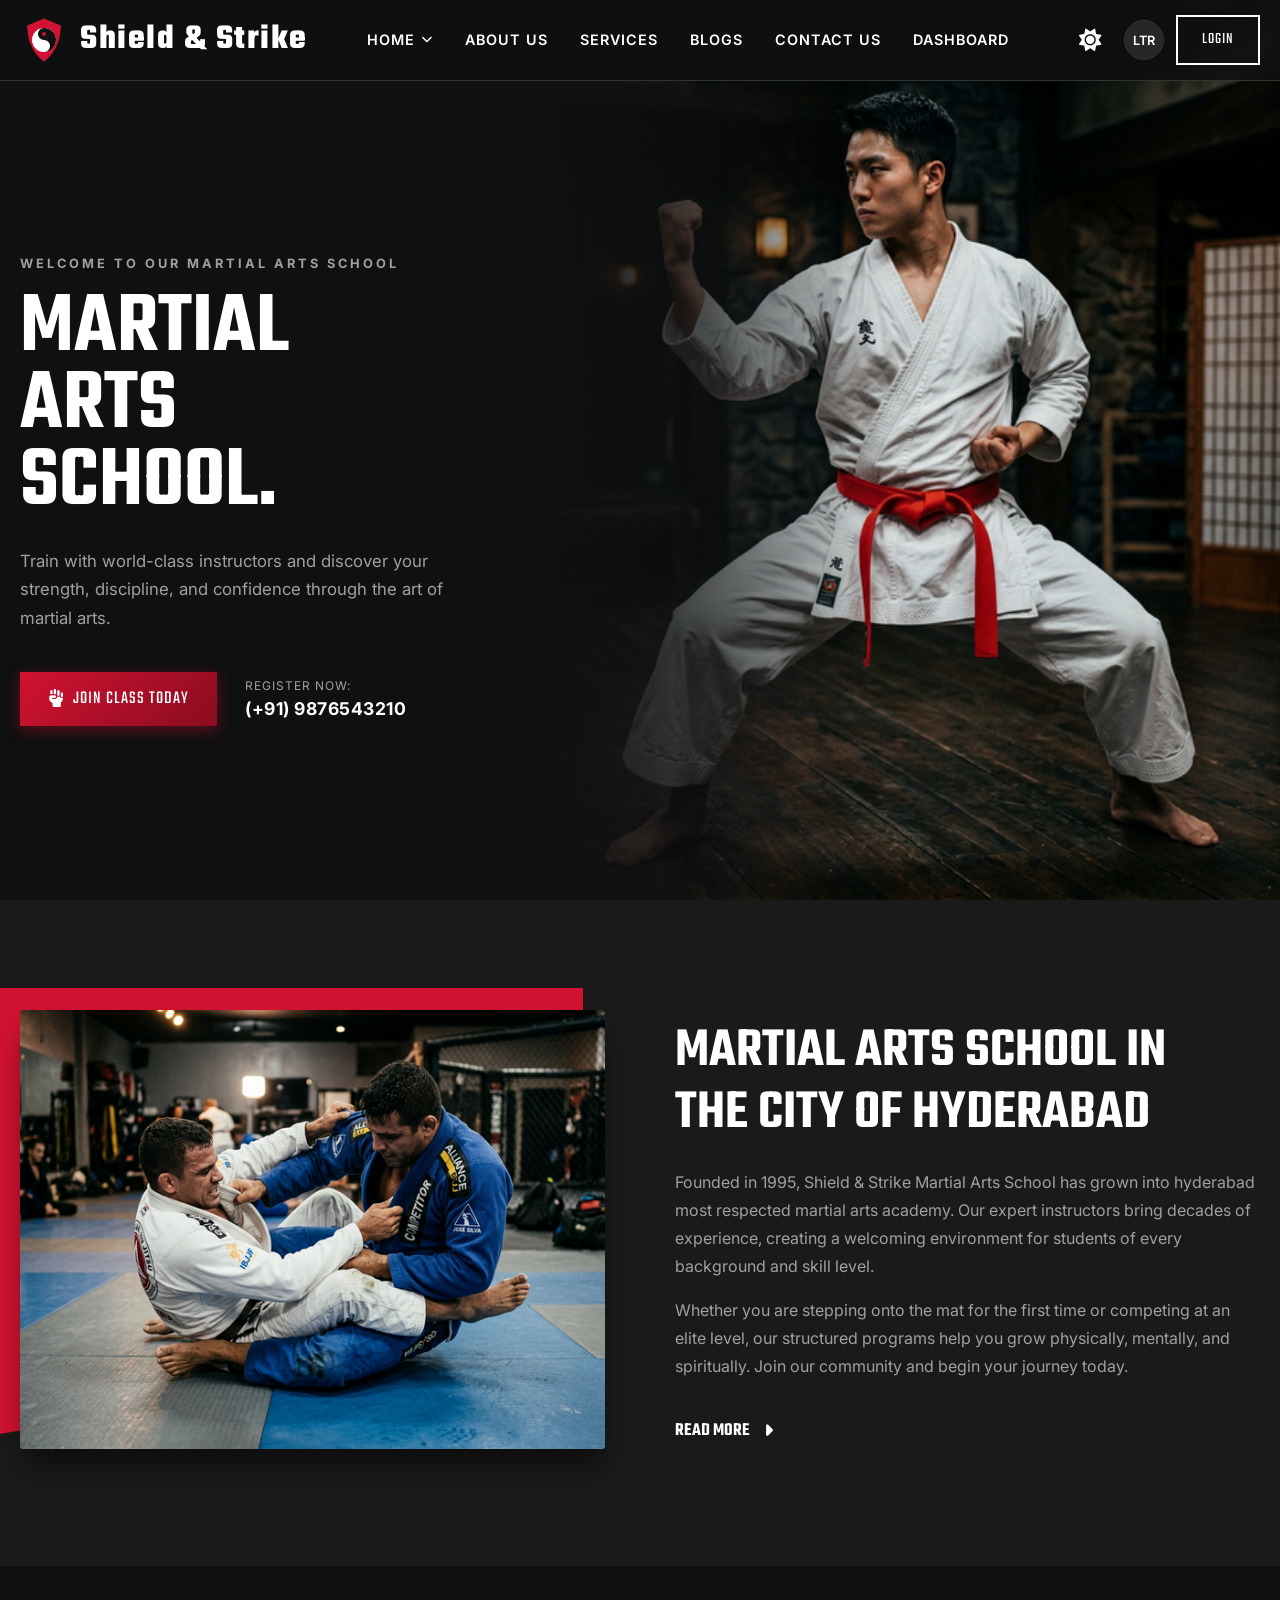
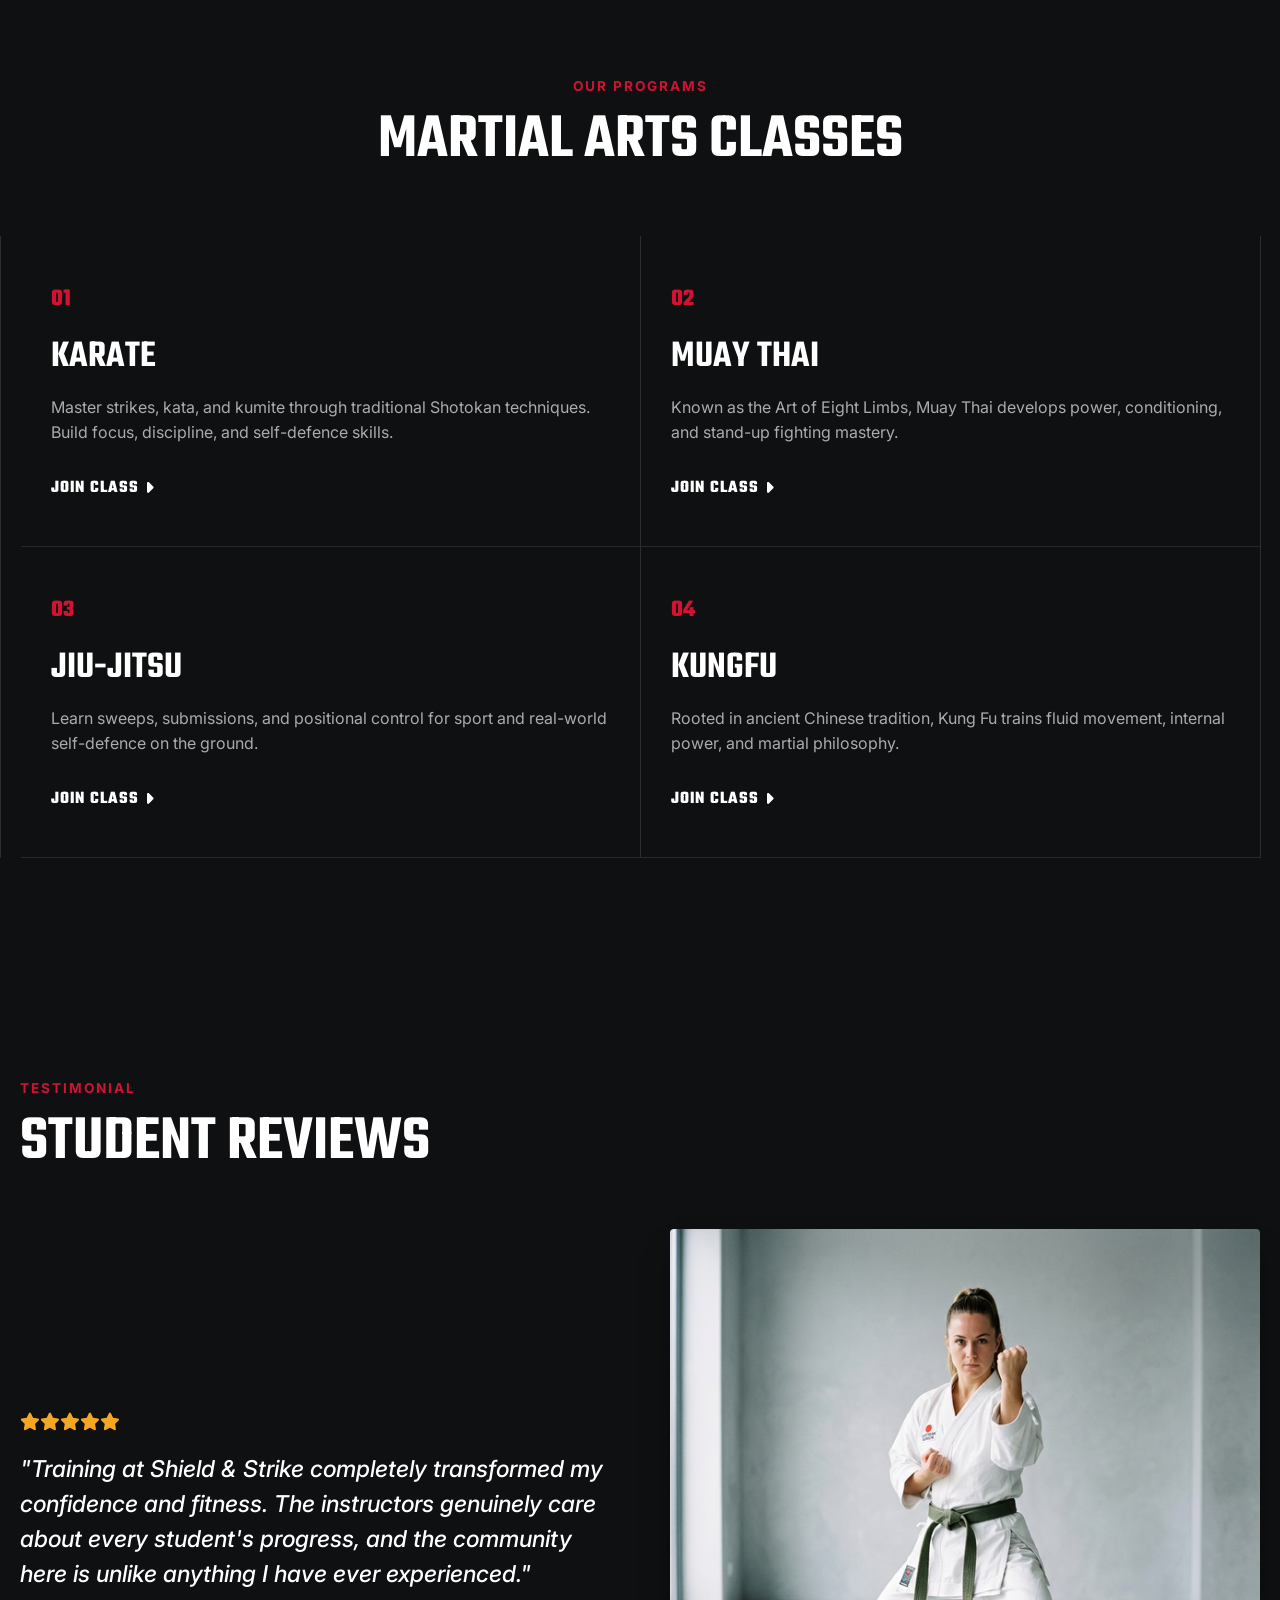
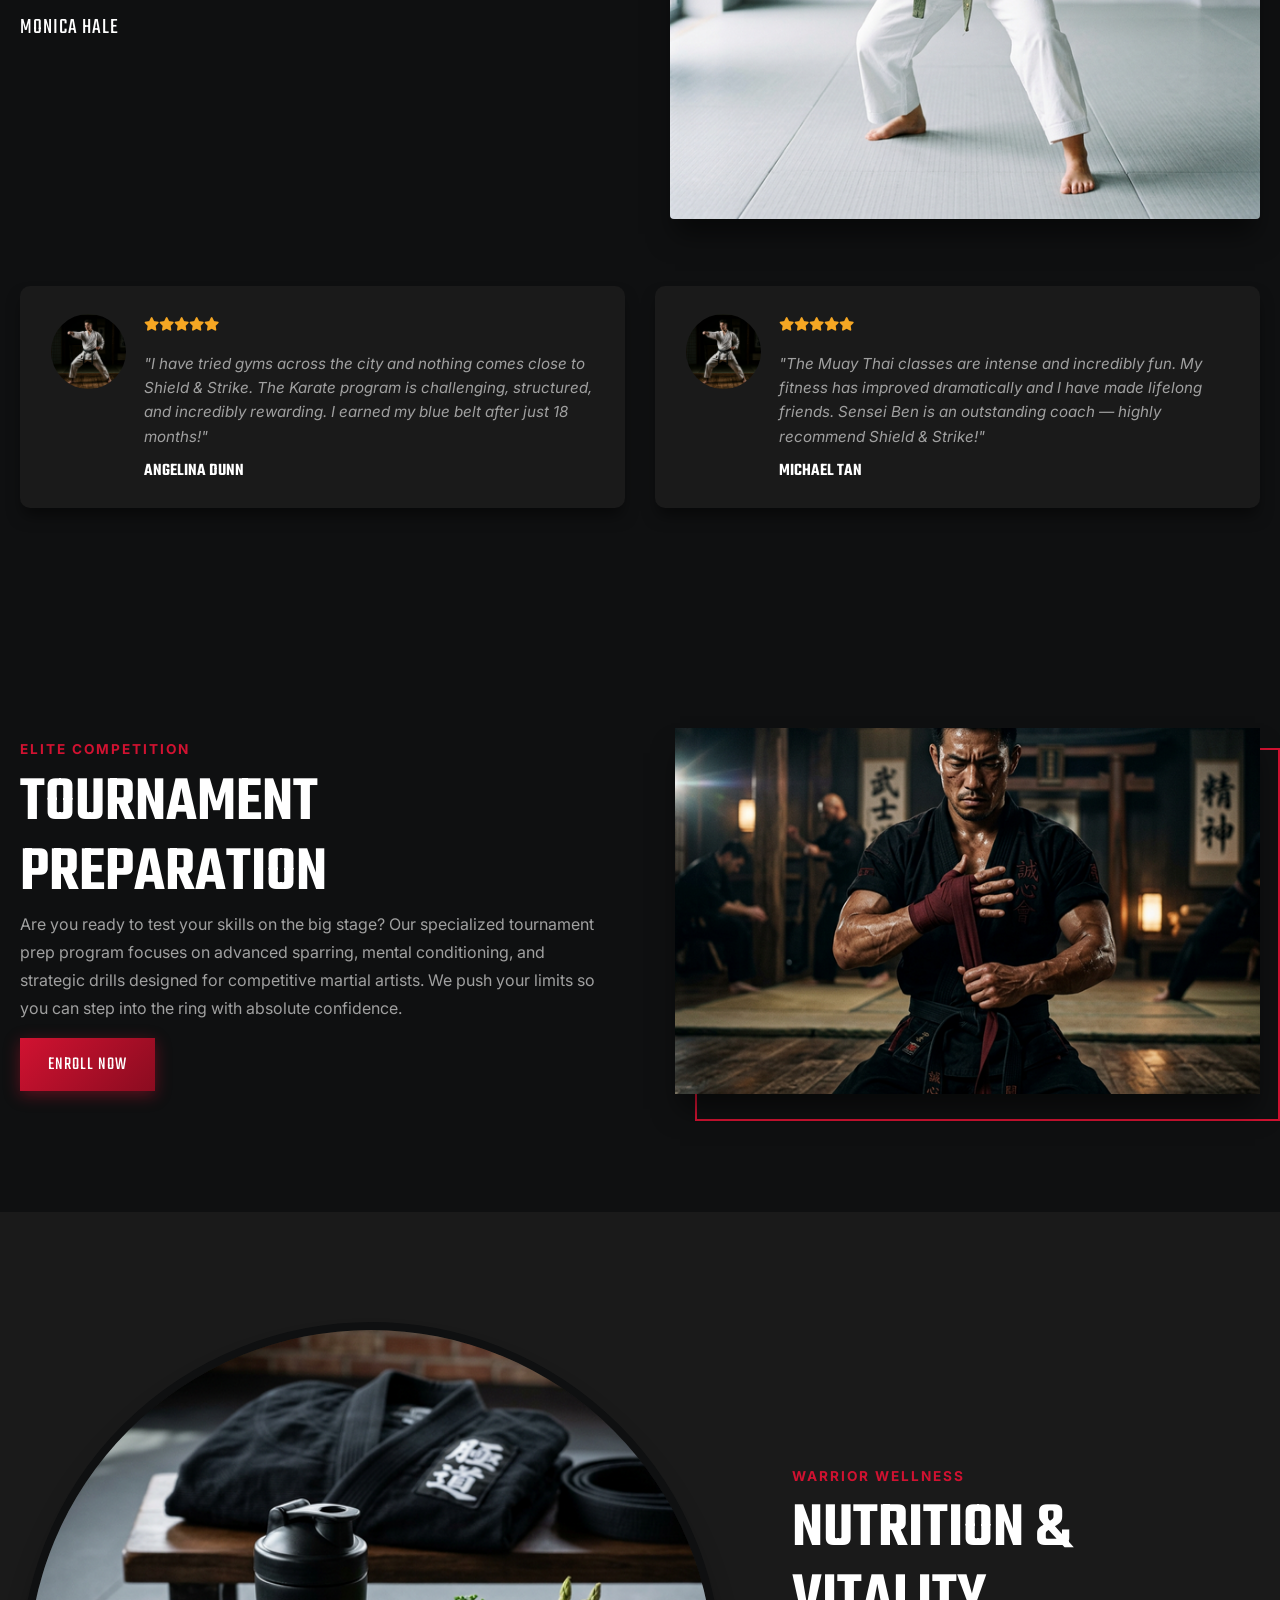
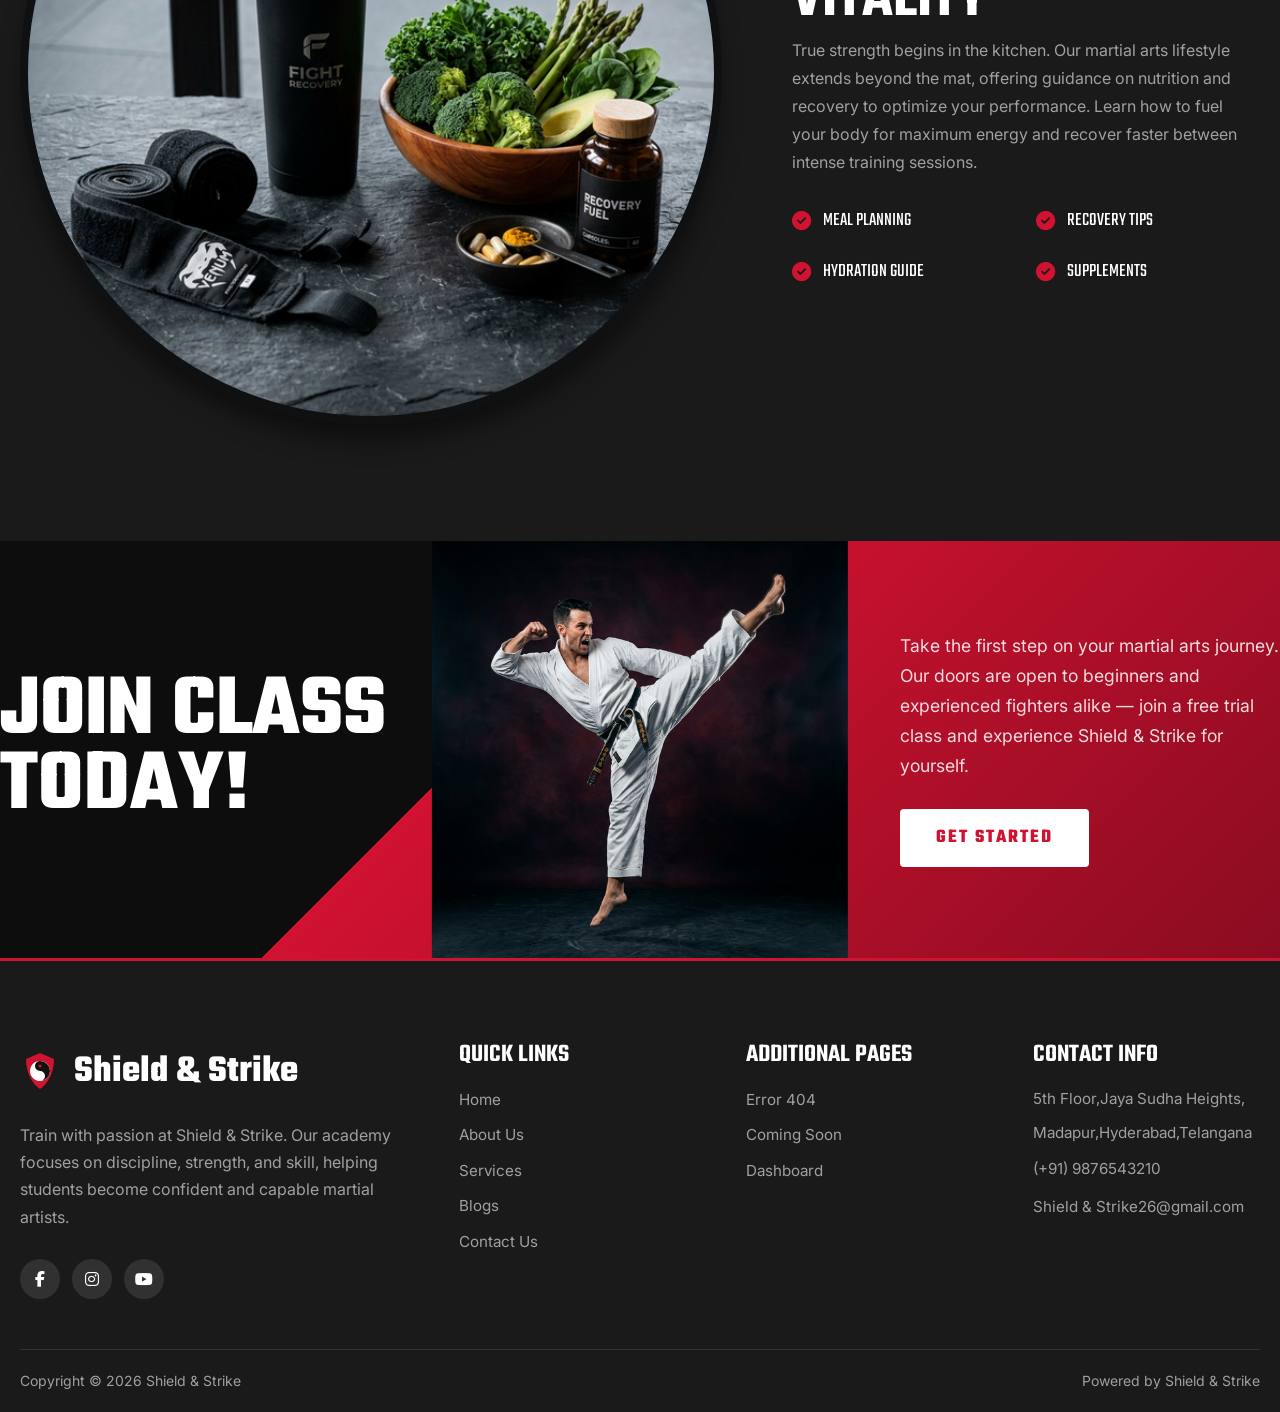
==== commit 604c45b8: "Add files via upload" ====
--- a/index.html
+++ b/index.html
@@ -8,6 +8,10 @@
     <link rel="stylesheet" href="https://cdnjs.cloudflare.com/ajax/libs/font-awesome/6.4.0/css/all.min.css">
     <link rel="stylesheet" href="css/global.css">
     <link rel="stylesheet" href="css/home.css">
+    
+    <link rel="icon" type="image/svg+xml" href="images/logo.svg">
+    <link rel="alternate icon" type="image/x-icon" href="favicon.ico">
+    <link rel="apple-touch-icon" href="images/logo.svg">
     <style>
       header.scrolled { box-shadow: 0 4px 28px rgba(0,0,0,0.4); }
       [data-animate] { opacity: 0; transform: translateY(28px); transition: opacity 0.6s ease, transform 0.6s ease; }
@@ -22,11 +26,11 @@
     <header>
         <div class="container nav-container">
             <a href="index.html" class="logo">
-                <span class="logo-arrow"><i class="fa-solid fa-caret-left"></i></span>Shield & Strike<span class="logo-arrow"><i class="fa-solid fa-caret-right"></i></span>
+                <img src="images/logo.svg" alt="Shield & Strike Logo">
+                <span>Shield & Strike</span>
             </a>
 
             <ul class="nav-links" id="nav-links">
-                
                 <li>
                     <span class="nav-dropdown" tabindex="0" role="button" aria-haspopup="true">
                         Home <i class="fa-solid fa-chevron-down"></i>
@@ -36,28 +40,24 @@
                         <a href="pages/home2.html" role="menuitem"><i class="fa-solid fa-dumbbell"></i>&nbsp; Home 2</a>
                     </div>
                 </li>
-                
                 <li><a href="pages/about.html">About us</a></li>
-                <li>
-                    <span class="nav-dropdown" tabindex="0">Services <i class="fa-solid fa-chevron-down"></i></span>
-                    <div class="dropdown-menu">
-                        <a href="pages/services.html"><i class="fa-solid fa-list"></i>&nbsp; All Services</a>
-                        <a href="pages/service-detail.html?service=karate"><i class="fa-solid fa-hand-fist"></i>&nbsp; Karate</a>
-                        <a href="pages/service-detail.html?service=muay-thai"><i class="fa-solid fa-fire-flame-curved"></i>&nbsp; Muay Thai</a>
-                        <a href="pages/service-detail.html?service=jiu-jitsu"><i class="fa-solid fa-person-falling"></i>&nbsp; Jiu-Jitsu</a>
-                        <a href="pages/service-detail.html?service=kung-fu"><i class="fa-solid fa-yin-yang"></i>&nbsp; Kung Fu</a>
-                    </div>
-                </li>
+                <li><a href="pages/services.html">Services</a></li>
                 <li><a href="pages/blogs.html">Blogs</a></li>
                 <li><a href="pages/contact.html">Contact Us</a></li>
                 <li><a href="pages/dashboard.html">Dashboard</a></li>
             </ul>
 
             <div class="header-actions">
-                <button id="theme-toggle" class="theme-toggle" aria-label="Toggle theme">
+                <button id="theme-toggle" class="action-btn theme-toggle" aria-label="Toggle theme">
                     <i class="fa-solid fa-sun"></i>
                 </button>
-                <a href="pages/login.html#signup" class="get-started-btn btn btn-outline">LOGIN</a>
+                <button id="rtl-toggle" class="action-btn rtl-toggle" aria-label="Toggle LTR/RTL">
+                    LTR
+                </button>
+                <a href="pages/login.html" class="action-btn login-btn" aria-label="Login">
+                    <i class="fa-solid fa-user"></i>
+                </a>
+                <a href="pages/login.html#signup" class="btn btn-outline get-started-btn">LOGIN</a>
                 <button class="hamburger" aria-label="Toggle menu" aria-expanded="false">
                     <i class="fa-solid fa-bars"></i>
                 </button>
@@ -233,7 +233,10 @@
         <div class="container">
             <div class="footer-grid">
                 <div>
-                    <a href="index.html" class="footer-logo"><span class="text-accent"><i class="fa-solid fa-caret-left"></i></span> Shield & Strike <span class="text-accent"><i class="fa-solid fa-caret-right"></i></span></a>
+                    <a href="index.html" class="footer-logo">
+                        <img src="images/logo.svg" alt="Shield & Strike Logo" style="height: 40px; margin-right: 10px;">
+                        Shield & Strike
+                    </a>
                     <p class="footer-desc">Train with passion at Shield & Strike. Our academy focuses on discipline, strength, and skill, helping students become confident and capable martial artists.</p>
                     <div class="social-links">
                         <a href="#" aria-label="Facebook"><i class="fa-brands fa-facebook-f"></i></a>
@@ -244,11 +247,19 @@
                 <div>
                     <h3 class="footer-title">QUICK LINKS</h3>
                     <ul class="footer-links">
-                        <li><a href="index.html">Home</a></li>
-                        <li><a href="pages/about.html">About Us</a></li>
-                        <li><a href="pages/services.html">Services</a></li>
-                        <li><a href="pages/blogs.html">Blogs</a></li>
-                        <li><a href="pages/contact.html">Contact Us</a></li>
+                        <li><a href="index.html">Home <i class="fa-solid fa-arrow-right"></i></a></li>
+                        <li><a href="pages/about.html">About Us <i class="fa-solid fa-arrow-right"></i></a></li>
+                        <li><a href="pages/services.html">Services <i class="fa-solid fa-arrow-right"></i></a></li>
+                        <li><a href="pages/blogs.html">Blogs <i class="fa-solid fa-arrow-right"></i></a></li>
+                        <li><a href="pages/contact.html">Contact Us <i class="fa-solid fa-arrow-right"></i></a></li>
+                    </ul>
+                </div>
+                <div>
+                    <h3 class="footer-title">ADDITIONAL PAGES</h3>
+                    <ul class="footer-links">
+                        <li><a href="pages/404.html">Error 404 <i class="fa-solid fa-arrow-right"></i></a></li>
+                        <li><a href="pages/coming-soon.html">Coming Soon <i class="fa-solid fa-arrow-right"></i></a></li>
+                        <li><a href="pages/dashboard.html">Dashboard <i class="fa-solid fa-arrow-right"></i></a></li>
                     </ul>
                 </div>
                 <div>
--- a/css/global.css
+++ b/css/global.css
@@ -14,6 +14,8 @@
   --input-bg: rgba(255,255,255,0.1);
   --border-color: #333;
   --card-bg: #1e1e1e;
+  --text-muted: #888888;
+  --overlay-bg: rgba(15, 0, 5, 0.65);
 }
 
 [data-theme="light"] {
@@ -30,6 +32,8 @@
   --input-bg: rgba(0,0,0,0.05);
   --border-color: #e5e7eb;
   --card-bg: #f0f0f0;
+  --text-muted: #6b7280;
+  --overlay-bg: rgba(255, 255, 255, 0.7);
 }
 
 
@@ -129,39 +133,57 @@
   transition: background 0.3s ease, border-color 0.3s ease;
 }
 .nav-container {
-  display: flex;
-  justify-content: space-between;
+  display: grid;
+  grid-template-columns: auto 1fr auto;
   align-items: center;
   height: 80px;
-}
+  gap: 20px;
+}
+
 .logo {
   font-family: 'Teko', sans-serif;
-  font-size: 2.4rem;
+  font-size: 2.2rem;
   font-weight: 700;
   color: var(--text-primary);
   text-decoration: none;
   display: flex;
   align-items: center;
-  gap: 4px;
+  gap: 12px;
+  letter-spacing: 1.5px;
+  white-space: nowrap;
+}
+
+.logo img {
+  height: 48px;
+  width: auto;
+  transition: transform 0.3s ease;
+}
+
+.logo:hover img {
+  transform: scale(1.05) rotate(-5deg);
+}
+
+.nav-links {
+  display: flex;
+  gap: 32px;
+  list-style: none;
+  align-items: center;
+  justify-content: center;
+}
+.nav-links > li { position: relative; }
+.nav-links a, .nav-links .nav-dropdown {
+  color: var(--text-primary);
+  text-decoration: none;
+  font-size: 0.9rem;
+  font-weight: 600;
+  text-transform: uppercase;
   letter-spacing: 1px;
-}
-.logo-arrow { color: var(--accent-color); font-size: 1.4rem; }
-
-.nav-links {
-  display: flex;
-  gap: 28px;
-  list-style: none;
-  align-items: center;
-}
-.nav-links > li { position: relative; }
-.nav-links a {
-  color: var(--text-primary);
-  text-decoration: none;
-  font-size: 0.95rem;
-  font-weight: 500;
-  transition: color 0.3s;
-}
-.nav-links a:hover, .nav-links a.active { color: var(--accent-color); }
+  transition: color 0.3s, transform 0.3s;
+  display: flex;
+  align-items: center;
+  gap: 6px;
+}
+.nav-links a:hover, .nav-links a.active, .nav-links li:hover .nav-dropdown { color: var(--accent-color); }
 
 
 .nav-dropdown {
@@ -207,7 +229,40 @@
 .dropdown-menu a:hover { background: var(--accent-color); color: #fff; }
 
 
-.header-actions { display: flex; align-items: center; gap: 16px; }
+.header-actions { 
+  display: flex; 
+  align-items: center; 
+  gap: 12px; 
+  justify-content: flex-end;
+}
+
+.action-btn {
+  background: var(--input-bg);
+  border: 1px solid var(--border-color);
+  color: var(--text-primary);
+  width: 40px;
+  height: 40px;
+  border-radius: 50%;
+  display: flex;
+  align-items: center;
+  justify-content: center;
+  cursor: pointer;
+  transition: all 0.3s ease;
+  font-size: 1.1rem;
+}
+
+.action-btn:hover {
+  background: var(--accent-color);
+  color: #fff;
+  border-color: var(--accent-color);
+  transform: translateY(-2px);
+}
+
+.rtl-toggle {
+  font-family: 'Inter', sans-serif;
+  font-weight: 600;
+  font-size: 0.8rem;
+}
 .theme-toggle {
   background: none;
   border: none;
@@ -236,46 +291,24 @@
   letter-spacing: 1px;
   transition: all 0.3s;
   min-height: 44px;
-}
-.get-started-btn:hover {
-  background: var(--text-primary);
-  color: var(--bg-color);
+  display: flex;
+}
+.login-btn {
+  display: none;
 }
 .hamburger {
   display: none;
-  background: none;
+  background: var(--accent-color);
   border: none;
-  color: var(--text-primary);
-  font-size: 1.8rem;
+  color: #fff;
+  width: 44px; height: 44px;
+  border-radius: 4px;
+  font-size: 1.4rem;
   cursor: pointer;
-  min-width: 44px; min-height: 44px;
   align-items: center; justify-content: center;
-}
-
-
-.page-hero {
-  padding: 140px 0 80px;
-  background: linear-gradient(135deg, var(--bg-secondary) 0%, var(--bg-color) 100%);
-  position: relative;
-  overflow: hidden;
-}
-.page-hero::before {
-  content: '';
-  position: absolute;
-  top: 0; left: 0;
-  width: 4px;
-  height: 100%;
-  background: var(--accent-color);
-}
-.page-hero-title { font-size: 5rem; }
-.page-hero-sub {
-  color: var(--text-secondary);
-  margin-top: 10px;
-  font-size: 1.1rem;
-}
-.breadcrumb { display: flex; gap: 8px; align-items: center; margin-bottom: 16px; }
-.breadcrumb a { color: var(--accent-color); font-size: 0.9rem; }
-.breadcrumb span { color: var(--text-secondary); font-size: 0.9rem; }
+  transition: all 0.3s ease;
+}
+.hamburger:hover { background: var(--accent-hover); }
 
 
 footer {
@@ -286,7 +319,7 @@
 }
 .footer-grid {
   display: grid;
-  grid-template-columns: 2fr 1fr 1fr;
+  grid-template-columns: 2fr 1.2fr 1.2fr 1.2fr;
   gap: 60px;
   margin-bottom: 50px;
 }
@@ -313,7 +346,10 @@
 .footer-links { list-style: none; }
 .footer-links li { margin-bottom: 10px; }
 .footer-links a { color: var(--text-secondary); text-decoration: none; transition: color 0.3s; font-size: 0.95rem; }
-.footer-links a:hover { color: var(--accent-color); padding-left: 4px; }
+.footer-links a:hover { color: var(--accent-color); padding-inline-start: 8px; }
+.footer-links a i { font-size: 0.75rem; transition: transform 0.3s; opacity: 0; transform: translateX(-10px); }
+.footer-links a:hover i { opacity: 1; transform: translateX(0); }
+[dir="rtl"] .footer-links a:hover i { transform: translateX(0) scaleX(-1); }
 .footer-links li:not(:has(a)) { color: var(--text-secondary); font-size: 0.95rem; }
 .footer-bottom {
   padding-top: 20px;
@@ -398,10 +434,13 @@
   }
 
   @media (max-width: 1024px) {
-    .hamburger { display: flex; }
-    .get-started-btn { padding: 8px 18px; font-size: 0.85rem; min-height: 38px; }
+    .nav-container {
+      grid-template-columns: 1fr auto;
+      gap: 15px;
+    }
     
     .nav-links {
+      display: none; 
       position: fixed;
       top: 80px; left: -100%;
       width: 100%;
@@ -416,8 +455,17 @@
       transition: left 0.35s cubic-bezier(0.4, 0, 0.2, 1);
       overflow-y: auto;
       border-top: 1px solid var(--border-color);
+      z-index: 999;
     }
-    .nav-links.active { left: 0; }
+    .hamburger { display: flex; }
+    .nav-links.active { display: flex; left: 0; }
+    
+    .header-actions { gap: 8px; }
+    .get-started-btn { display: none !important; }
+    .login-btn { display: flex !important; }
+    
+    .logo { font-size: 1.8rem; }
+    .logo img { height: 36px; }
     .nav-links > li { width: 100%; border-bottom: 1px solid var(--border-color); }
     .nav-links > li > a,
     .nav-links > li > .nav-dropdown { font-size: 1.3rem; padding: 18px 30px; display: flex; width: 100%; justify-content: space-between; align-items: center; }
--- a/css/home.css
+++ b/css/home.css
@@ -25,7 +25,6 @@
   background: linear-gradient(to right, var(--bg-color) 35%, transparent 70%);
   z-index: 1;
 }
-
 
 .hero-content {
   position: relative;
@@ -374,6 +373,8 @@
 @media (max-width: 640px) {
   .hero { min-height: auto; padding: 120px 0 80px; }
   .hero-bg { width: 100%; opacity: 0.2; mask-image: none; -webkit-mask-image: none; }
+
+
   .hero-overlay { background: linear-gradient(to right, var(--bg-color) 0%, var(--bg-color) 100%); opacity: 0.7; }
   .hero-title { font-size: 4rem; }
   .hero-cta { flex-direction: column; align-items: flex-start; }
@@ -385,3 +386,71 @@
   .section-title { font-size: 2.8rem; }
   .about-title { font-size: 2.4rem; }
 }
+
+
+
+[dir="rtl"] .hero-bg {
+  right: auto;
+  left: 0;
+  mask-image: linear-gradient(to left, transparent 0%, black 45%);
+  -webkit-mask-image: linear-gradient(to left, transparent 0%, black 45%);
+}
+
+[dir="rtl"] .hero-overlay {
+  background: linear-gradient(to left, var(--bg-color) 35%, transparent 70%);
+}
+
+[dir="rtl"] .about-visual::before {
+  left: auto;
+  right: -22px;
+  clip-path: polygon(0 0, 100% 0, 100% 100%, 0 78%);
+}
+
+[dir="rtl"] .programs-grid {
+  border-left: none;
+  border-right: 1px solid rgba(255,255,255,0.12);
+}
+[dir="rtl"][data-theme="light"] .programs-grid { 
+  border-right: 1px solid rgba(0,0,0,0.12); 
+}
+
+[dir="rtl"] .program-card {
+  border-right: none;
+  border-left: 1px solid rgba(255,255,255,0.12);
+}
+[dir="rtl"][data-theme="light"] .program-card { 
+  border-left: 1px solid rgba(0,0,0,0.12); 
+}
+
+[dir="rtl"] .review-card {
+  border-left: none;
+  border-right: 3px solid transparent;
+}
+[dir="rtl"] .review-card:hover {
+  border-right-color: var(--accent-color);
+  border-left-color: transparent;
+}
+
+[dir="rtl"] .tp-visual::after {
+  right: auto;
+  left: -20px;
+}
+
+[dir="rtl"] .page-hero::before {
+  left: auto;
+  right: 0;
+}
+
+@media (max-width: 1024px) {
+    [dir="rtl"] .hero-bg { width: 65%; }
+}
+
+@media (max-width: 1280px) {
+  [dir="rtl"] .programs-grid { border-right: none; }
+}
+
+@media (max-width: 640px) {
+  [dir="rtl"] .hero-bg { mask-image: none !important; -webkit-mask-image: none !important; left: 0; right: 0; }
+  [dir="rtl"] .hero-overlay { background: linear-gradient(to left, var(--bg-color) 0%, var(--bg-color) 100%); }
+  [dir="rtl"] .review-card { border-right: none; }
+}
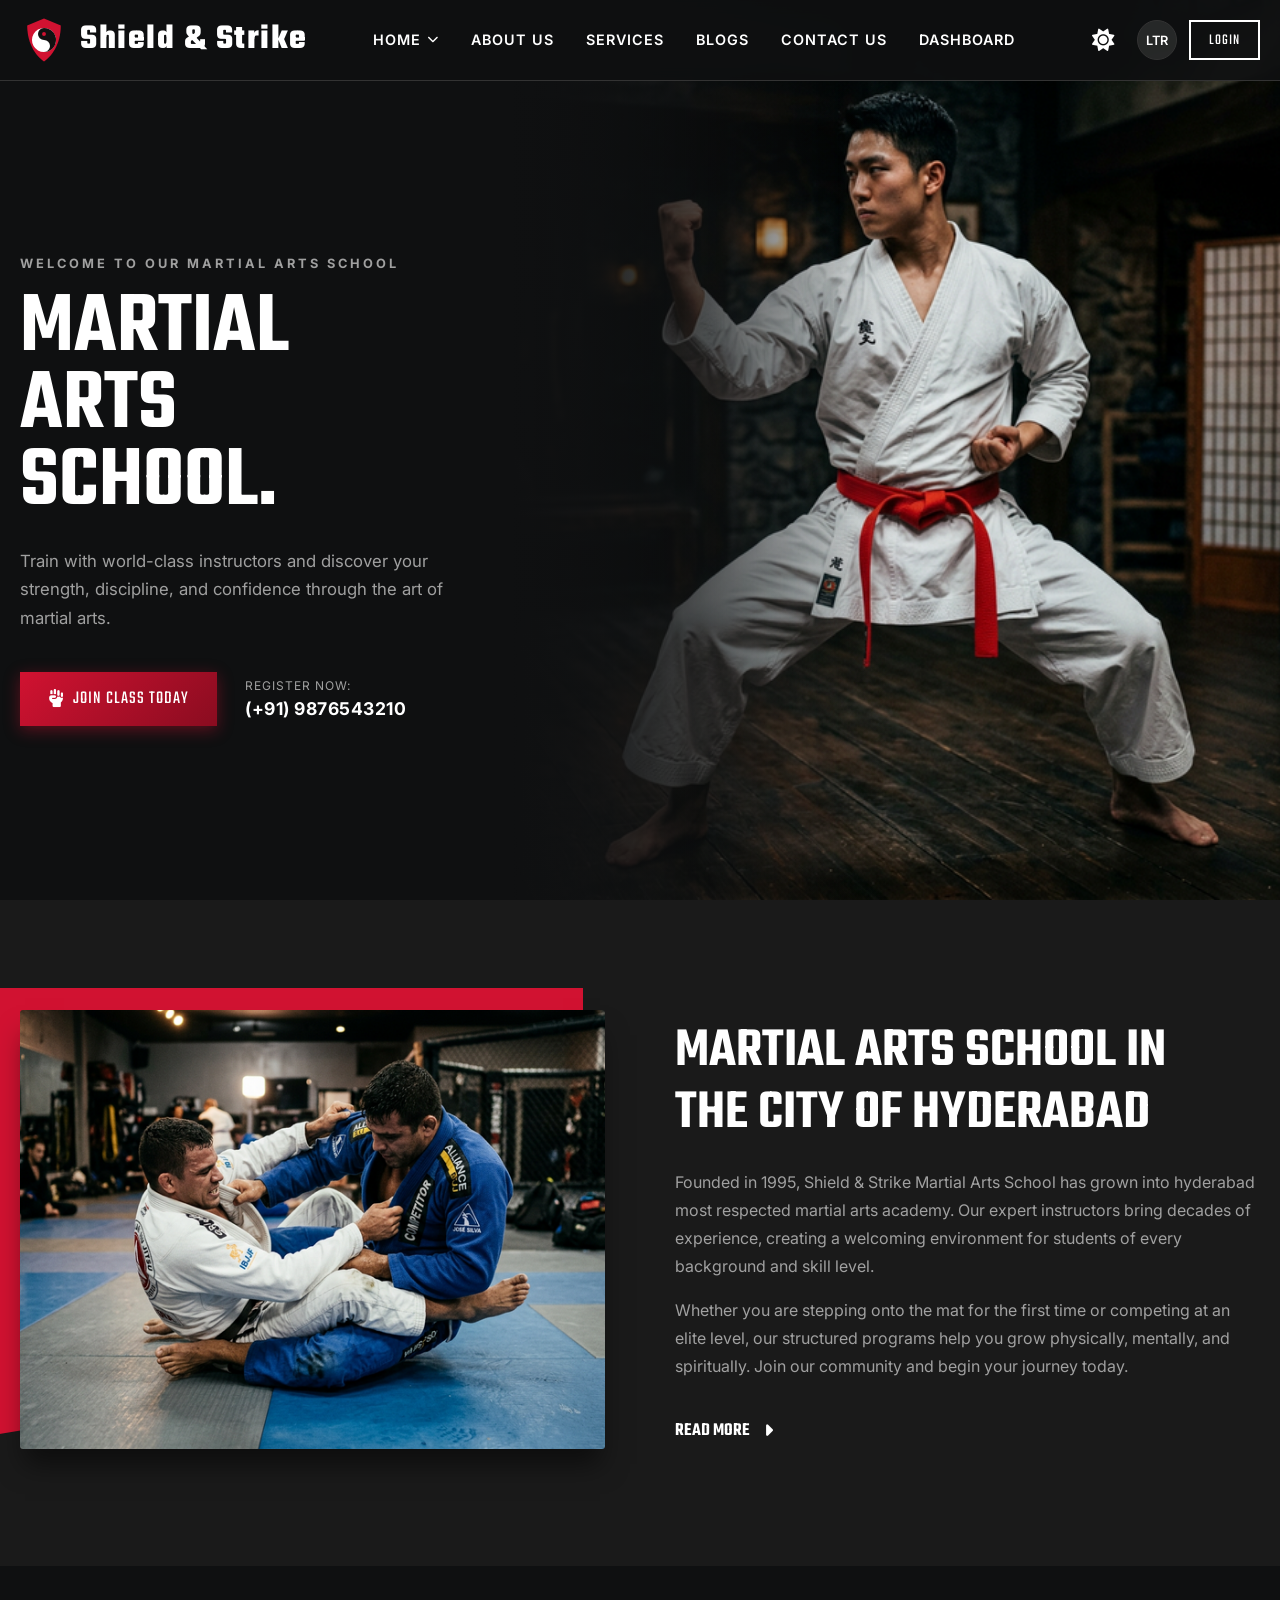
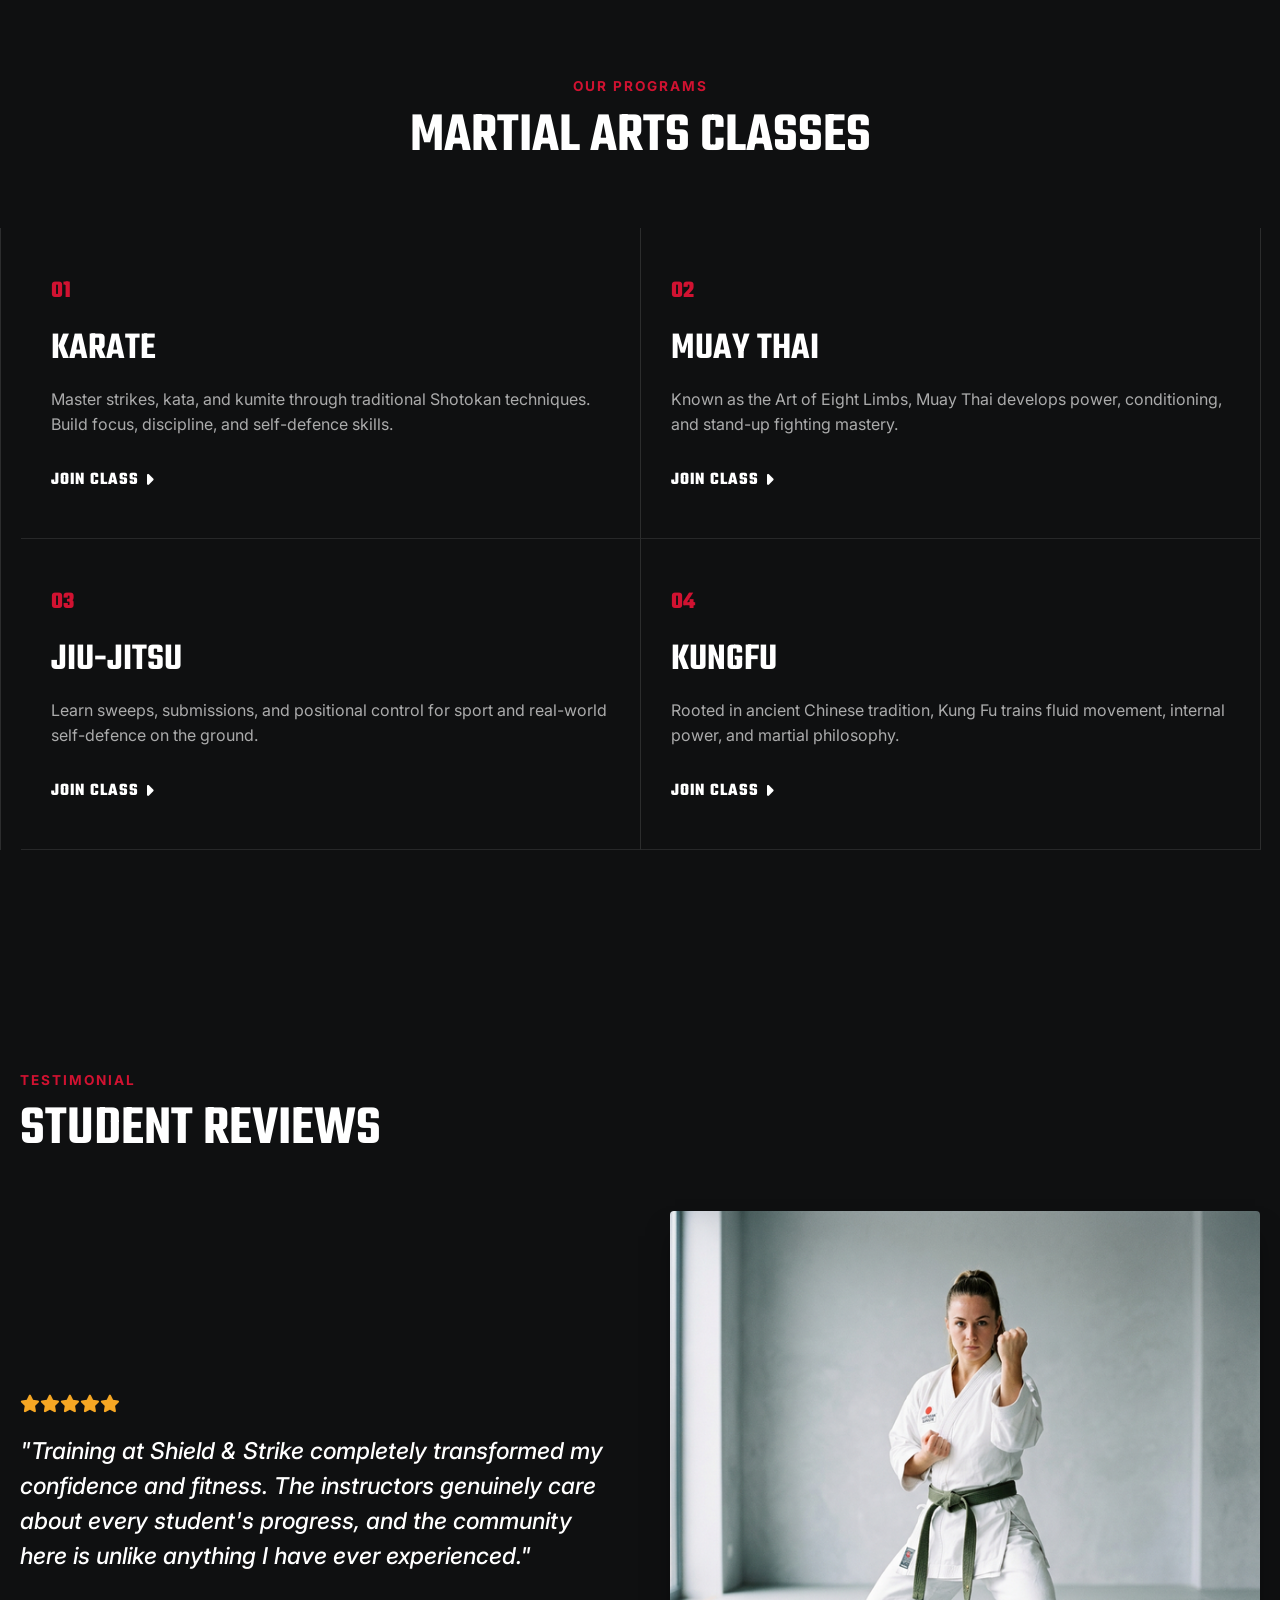
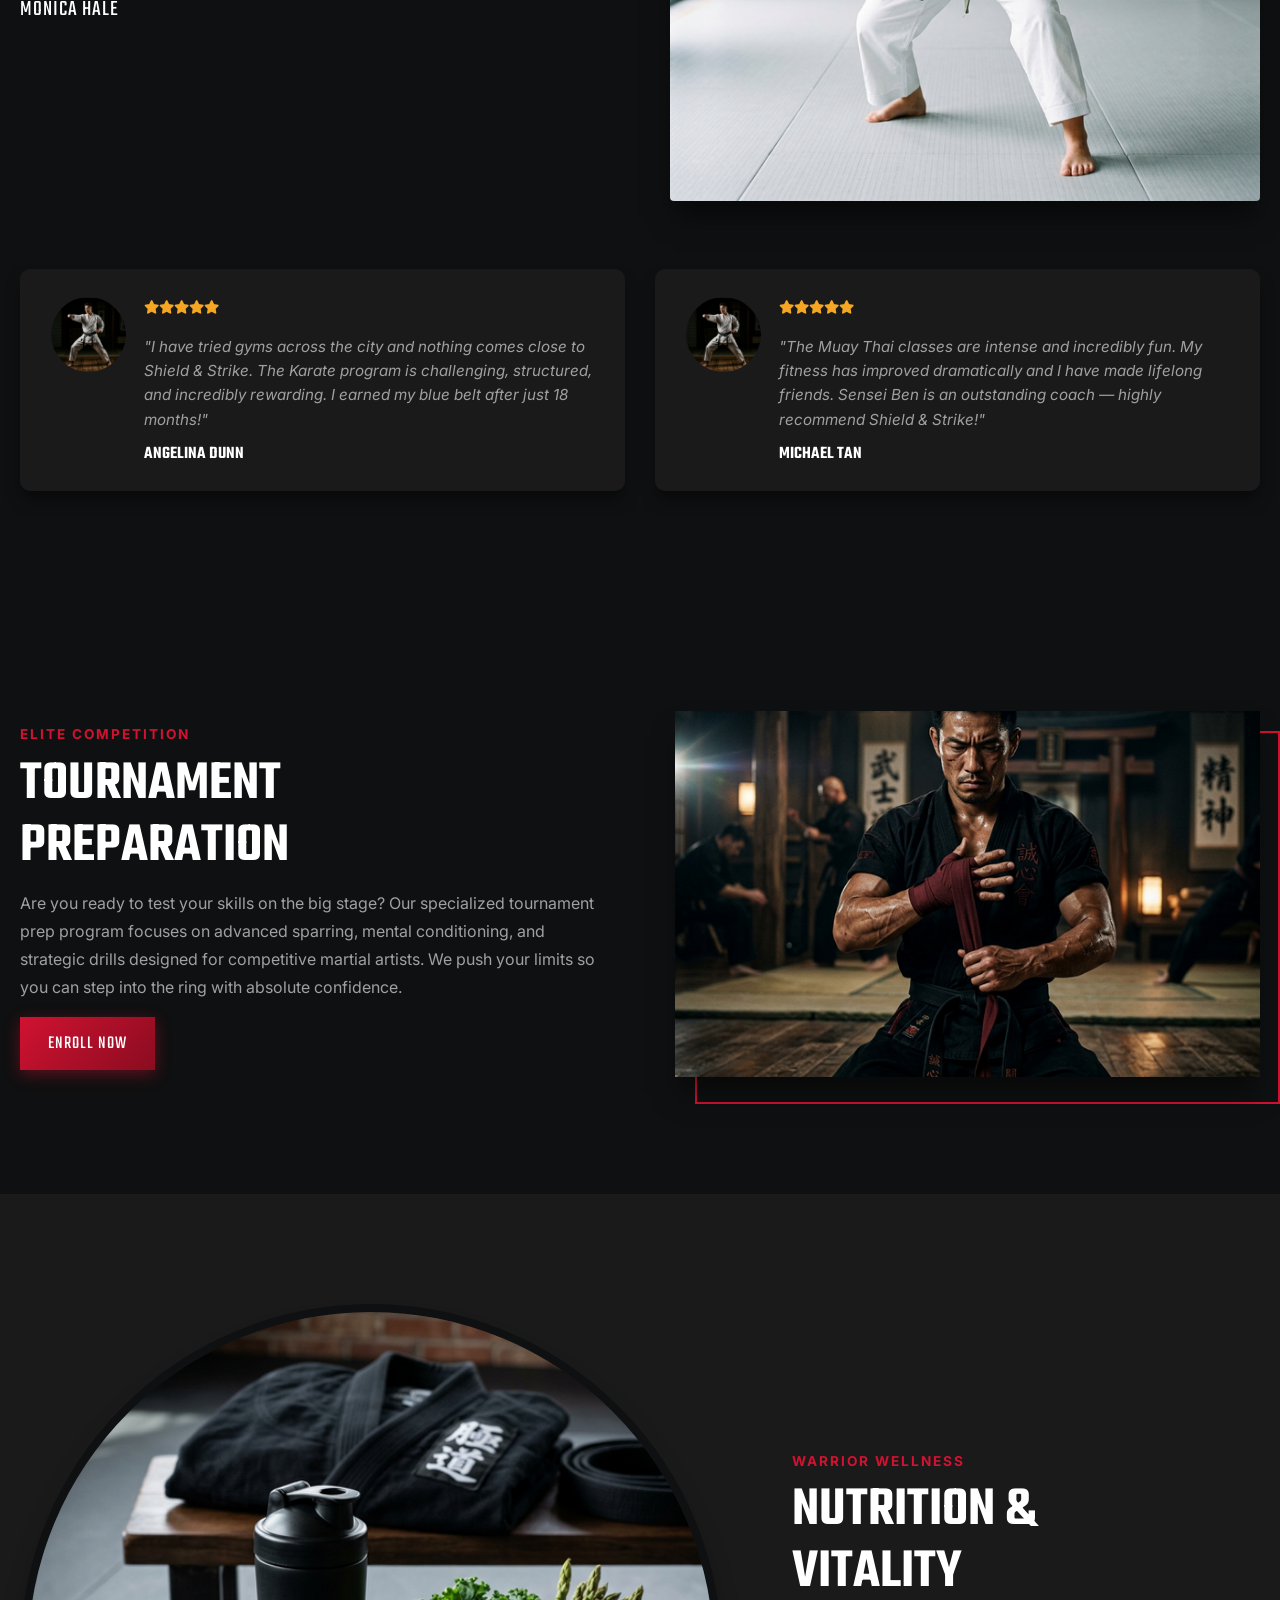
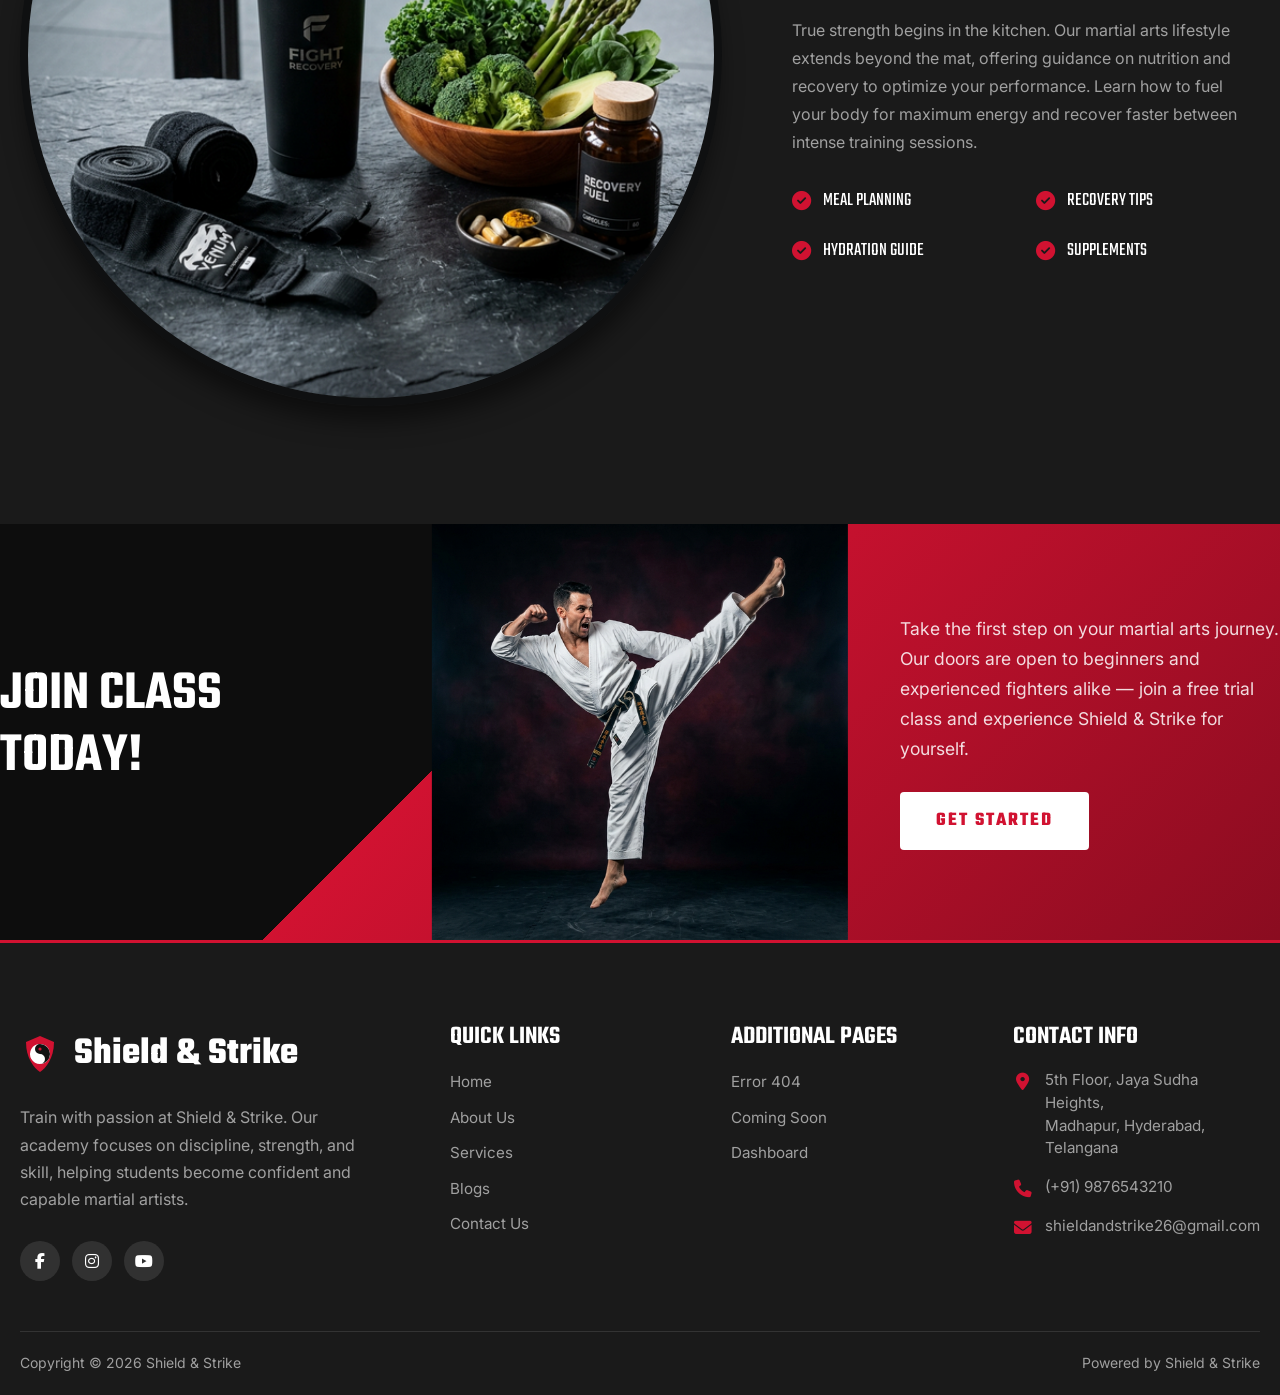
==== commit a4ad1aac: "Add files via upload" ====
--- a/index.html
+++ b/index.html
@@ -264,11 +264,19 @@
                 </div>
                 <div>
                     <h3 class="footer-title">CONTACT INFO</h3>
-                    <ul class="footer-links">
-                        <li>5th Floor,Jaya Sudha Heights,</li>
-                        <li>Madapur,Hyderabad,Telangana</li>
-                        <li style="margin-top:12px">(+91) 9876543210</li>
-                        <li style="margin-top:12px"><a href="mailto:Shield & Strike26@gmail.com">Shield & Strike26@gmail.com</a></li>
+                    <ul class="footer-contact-info">
+                        <li>
+                            <i class="fa-solid fa-location-dot"></i>
+                            <span>5th Floor, Jaya Sudha Heights,<br>Madhapur, Hyderabad, Telangana</span>
+                        </li>
+                        <li>
+                            <i class="fa-solid fa-phone"></i>
+                            <a href="tel:+919876543210">(+91) 9876543210</a>
+                        </li>
+                        <li>
+                            <i class="fa-solid fa-envelope"></i>
+                            <a href="mailto:shieldandstrike26@gmail.com">shieldandstrike26@gmail.com</a>
+                        </li>
                     </ul>
                 </div>
             </div>
--- a/css/global.css
+++ b/css/global.css
@@ -53,6 +53,11 @@
   line-height: 1.1;
   font-weight: 600;
 }
+
+h2 {
+  font-size: 3.5rem;
+  margin-bottom: 12px;
+}
 img { max-width: 100%; }
 a { text-decoration: none; }
 
@@ -282,15 +287,15 @@
   background: var(--card-bg);
 }
 .get-started-btn {
-  padding: 10px 24px;
+  padding: 6px 18px;
   border: 2px solid var(--text-primary);
   color: var(--text-primary);
   font-family: 'Teko', sans-serif;
-  font-size: 1rem;
+  font-size: 0.95rem;
   text-transform: uppercase;
   letter-spacing: 1px;
   transition: all 0.3s;
-  min-height: 44px;
+  min-height: 38px;
   display: flex;
 }
 .login-btn {
@@ -351,6 +356,41 @@
 .footer-links a:hover i { opacity: 1; transform: translateX(0); }
 [dir="rtl"] .footer-links a:hover i { transform: translateX(0) scaleX(-1); }
 .footer-links li:not(:has(a)) { color: var(--text-secondary); font-size: 0.95rem; }
+
+.footer-contact-info {
+  list-style: none;
+  padding: 0;
+  margin: 0;
+}
+.footer-contact-info li {
+  display: flex;
+  align-items: flex-start;
+  gap: 12px;
+  margin-bottom: 16px;
+  color: var(--text-secondary);
+  font-size: 0.95rem;
+  line-height: 1.5;
+}
+.footer-contact-info li i {
+  color: var(--accent-color);
+  font-size: 1.1rem;
+  width: 20px;
+  text-align: center;
+  margin-top: 4px;
+  flex-shrink: 0;
+}
+.footer-contact-info li a {
+  color: var(--text-secondary);
+  text-decoration: none;
+  transition: color 0.3s;
+}
+.footer-contact-info li a:hover {
+  color: var(--accent-color);
+}
+.footer-contact-info li span {
+  color: var(--text-secondary);
+}
+
 .footer-bottom {
   padding-top: 20px;
   border-top: 1px solid var(--border-color);
@@ -365,6 +405,7 @@
 }
 @media (max-width: 1024px) {
   .footer-grid { grid-template-columns: 1fr 1fr; gap: 40px; }
+  h2 { font-size: 3rem; margin-bottom: 10px; }
 }
   
   .global-join {
@@ -400,10 +441,7 @@
     padding: 90px 0;
   }
   .global-join-title {
-    font-size: 7rem;
-    line-height: 0.85;
     color: #fff;
-    font-weight: 700;
   }
   .global-join-right {
     max-width: 380px;
@@ -430,21 +468,22 @@
   }
   
   @media (max-width: 1280px) {
-    .global-join-title { font-size: 5.5rem; }
+    .global-join-title { }
   }
 
   @media (max-width: 1024px) {
     .nav-container {
       grid-template-columns: 1fr auto;
       gap: 15px;
+      height: 90px;
     }
     
     .nav-links {
       display: none; 
       position: fixed;
-      top: 80px; left: -100%;
+      top: 90px; left: -100%;
       width: 100%;
-      height: calc(100vh - 80px);
+      height: calc(100vh - 90px);
       background: var(--header-bg);
       backdrop-filter: blur(12px);
       flex-direction: column;
@@ -464,8 +503,8 @@
     .get-started-btn { display: none !important; }
     .login-btn { display: flex !important; }
     
-    .logo { font-size: 1.8rem; }
-    .logo img { height: 36px; }
+    .logo { font-size: 2.0rem; }
+    .logo img { height: 42px; }
     .nav-links > li { width: 100%; border-bottom: 1px solid var(--border-color); }
     .nav-links > li > a,
     .nav-links > li > .nav-dropdown { font-size: 1.3rem; padding: 18px 30px; display: flex; width: 100%; justify-content: space-between; align-items: center; }
@@ -493,15 +532,46 @@
     .global-join-right { max-width: 100%; display: flex; flex-direction: column; align-items: center; }
     .global-join-right p { margin: 0 auto 32px; max-width: 500px; }
     .global-join-fighter { height: 50%; top: auto; bottom: 0; opacity: 0.2; pointer-events: none; }
-    .global-join-title { font-size: 4.5rem; margin-bottom: 0; }
+    .global-join-title { margin-bottom: 0; }
   }
 
   @media (max-width: 768px) {
     .footer-grid { grid-template-columns: 1fr; gap: 30px; }
     .footer-bottom { flex-direction: column; gap: 8px; text-align: center; }
-    .global-join-title { font-size: 3.5rem; }
+    .global-join-title { }
     .global-join-inner { padding: 60px 0; gap: 30px; }
     .global-join-right a.btn { width: 100%; max-width: 250px; }
+    h2 { font-size: 2.5rem; margin-bottom: 8px; }
+  }
+
+  @media (max-width: 480px) {
+    .nav-container {
+      height: 90px;
+    }
+    .logo {
+      font-size: 1.7rem;
+      gap: 8px;
+    }
+    .logo img {
+      height: 36px;
+    }
+    .header-actions {
+      gap: 6px;
+    }
+    .action-btn {
+      width: 38px;
+      height: 38px;
+      font-size: 1.05rem;
+    }
+    .hamburger {
+      width: 40px;
+      height: 40px;
+      font-size: 1.25rem;
+    }
+    .nav-links {
+      top: 90px;
+      height: calc(100vh - 90px);
+    }
   }
 
   
--- a/css/home.css
+++ b/css/home.css
@@ -152,7 +152,7 @@
   color: #111;
 }
 .section-header { text-align: center; margin-bottom: 60px; }
-.section-title { font-size: 4rem; }
+.section-title { }
 
 .programs-grid {
   display: grid;
@@ -369,6 +369,15 @@
   .join-banner-inner { flex-direction: column; text-align: center; }
   .join-right { max-width: 100%; }
   .join-title { font-size: 5rem; }
+  .tp-grid { grid-template-columns: 1fr; gap: 40px; }
+  .tp-content { order: 1; }
+  .tp-visual { order: 2; }
+  .nv-grid { grid-template-columns: 1fr; gap: 40px; }
+  .nv-visual { order: 2; }
+  .nv-content { order: 1; }
+}
+@media (max-width: 768px) {
+  .testi-grid { grid-template-columns: 1fr; }
 }
 @media (max-width: 640px) {
   .hero { min-height: auto; padding: 120px 0 80px; }
@@ -380,10 +389,9 @@
   .hero-cta { flex-direction: column; align-items: flex-start; }
   .programs-grid { grid-template-columns: 1fr; }
   .program-card { border-right: none; }
-  .testi-grid { grid-template-columns: 1fr; }
   .about-grid { gap: 40px; }
   .join-title { font-size: 3.5rem; }
-  .section-title { font-size: 2.8rem; }
+  .section-title { }
   .about-title { font-size: 2.4rem; }
 }
 
